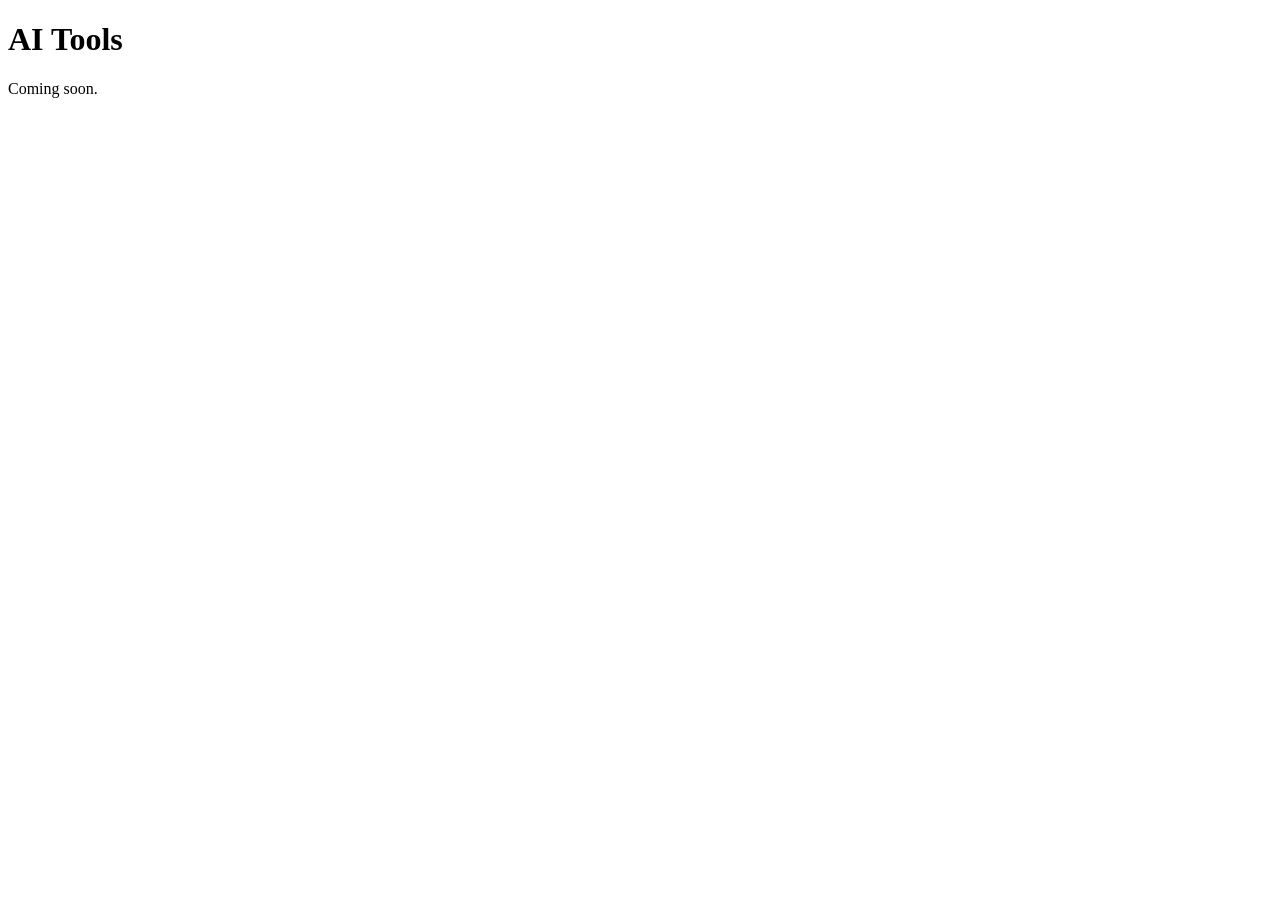
==== index.html @ 345c9e16 "Initial deployment of AI tools" ====
<!DOCTYPE html>
<html lang="en">
<head>
  <meta charset="UTF-8">
  <meta name="viewport" content="width=device-width, initial-scale=1.0">
  <title>AI Tools</title>
</head>
<body>
  <h1>AI Tools</h1>
  <p>Coming soon.</p>
</body>
</html>
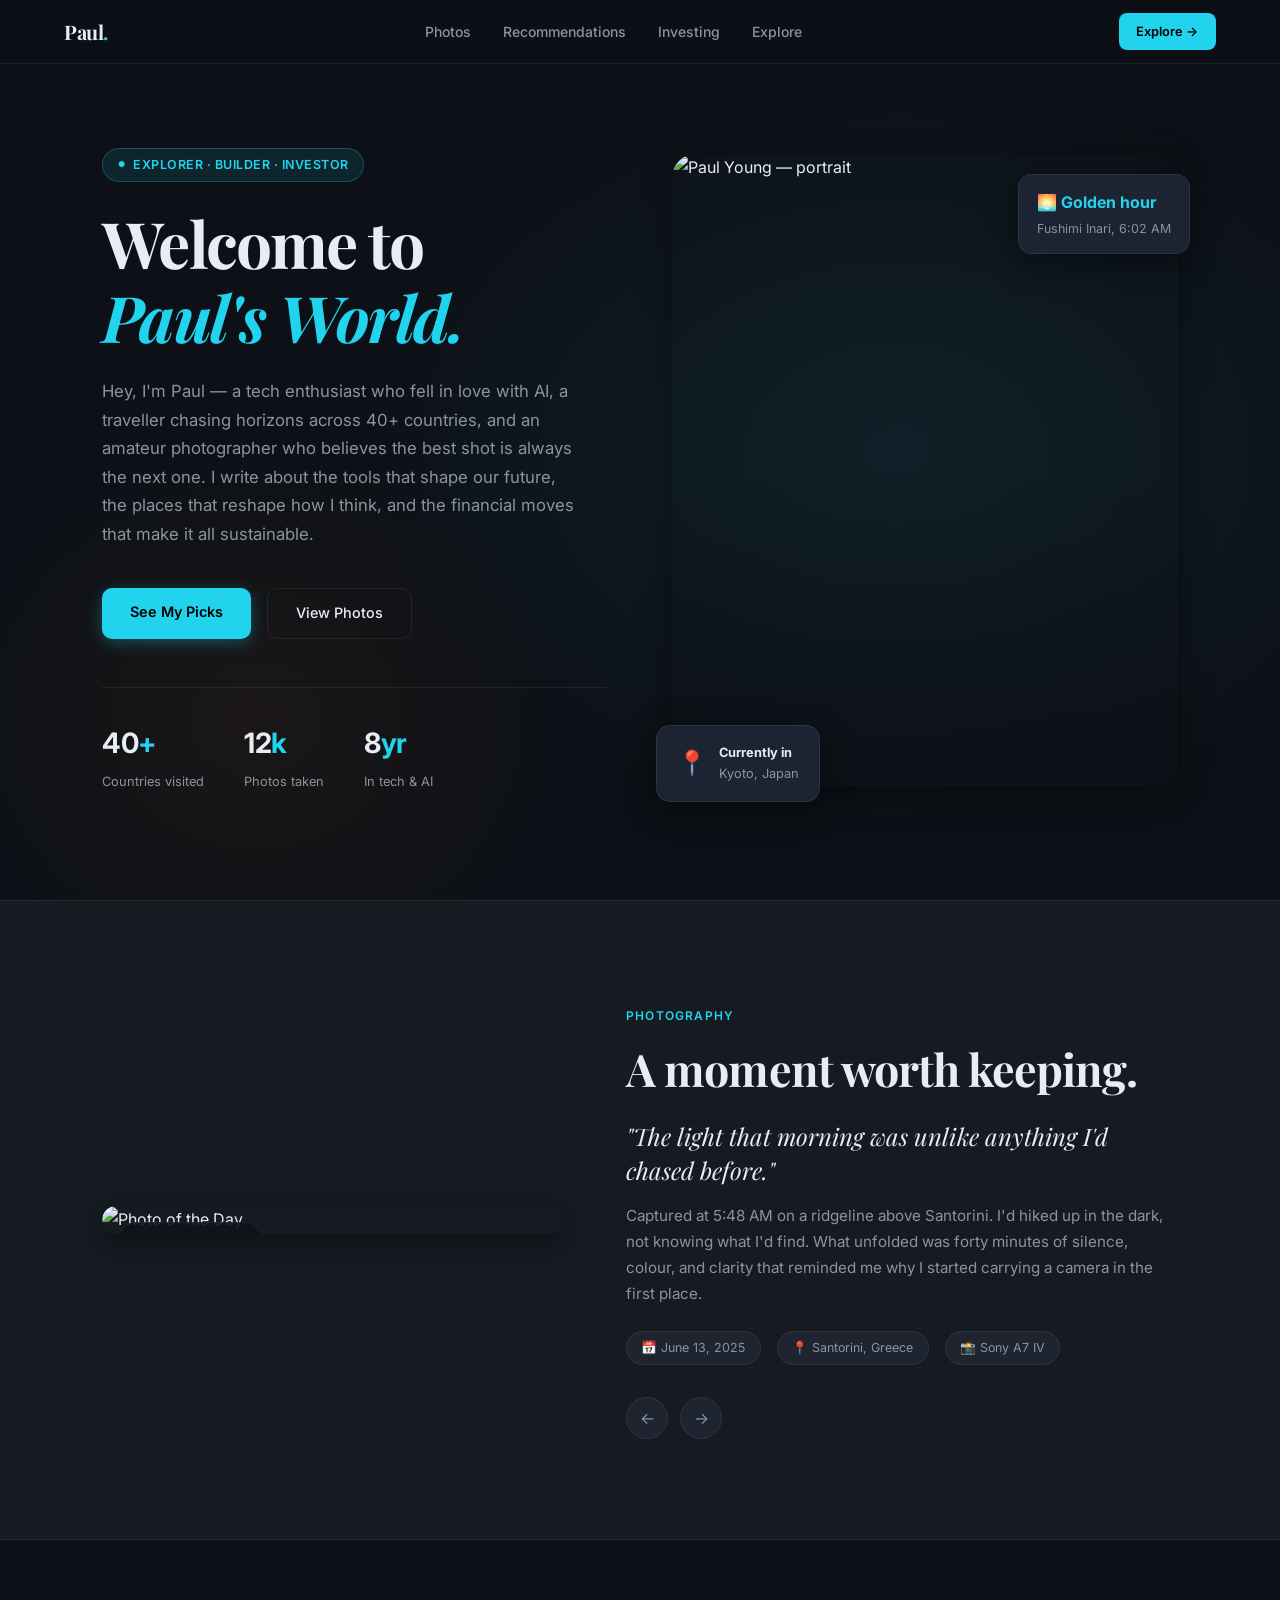
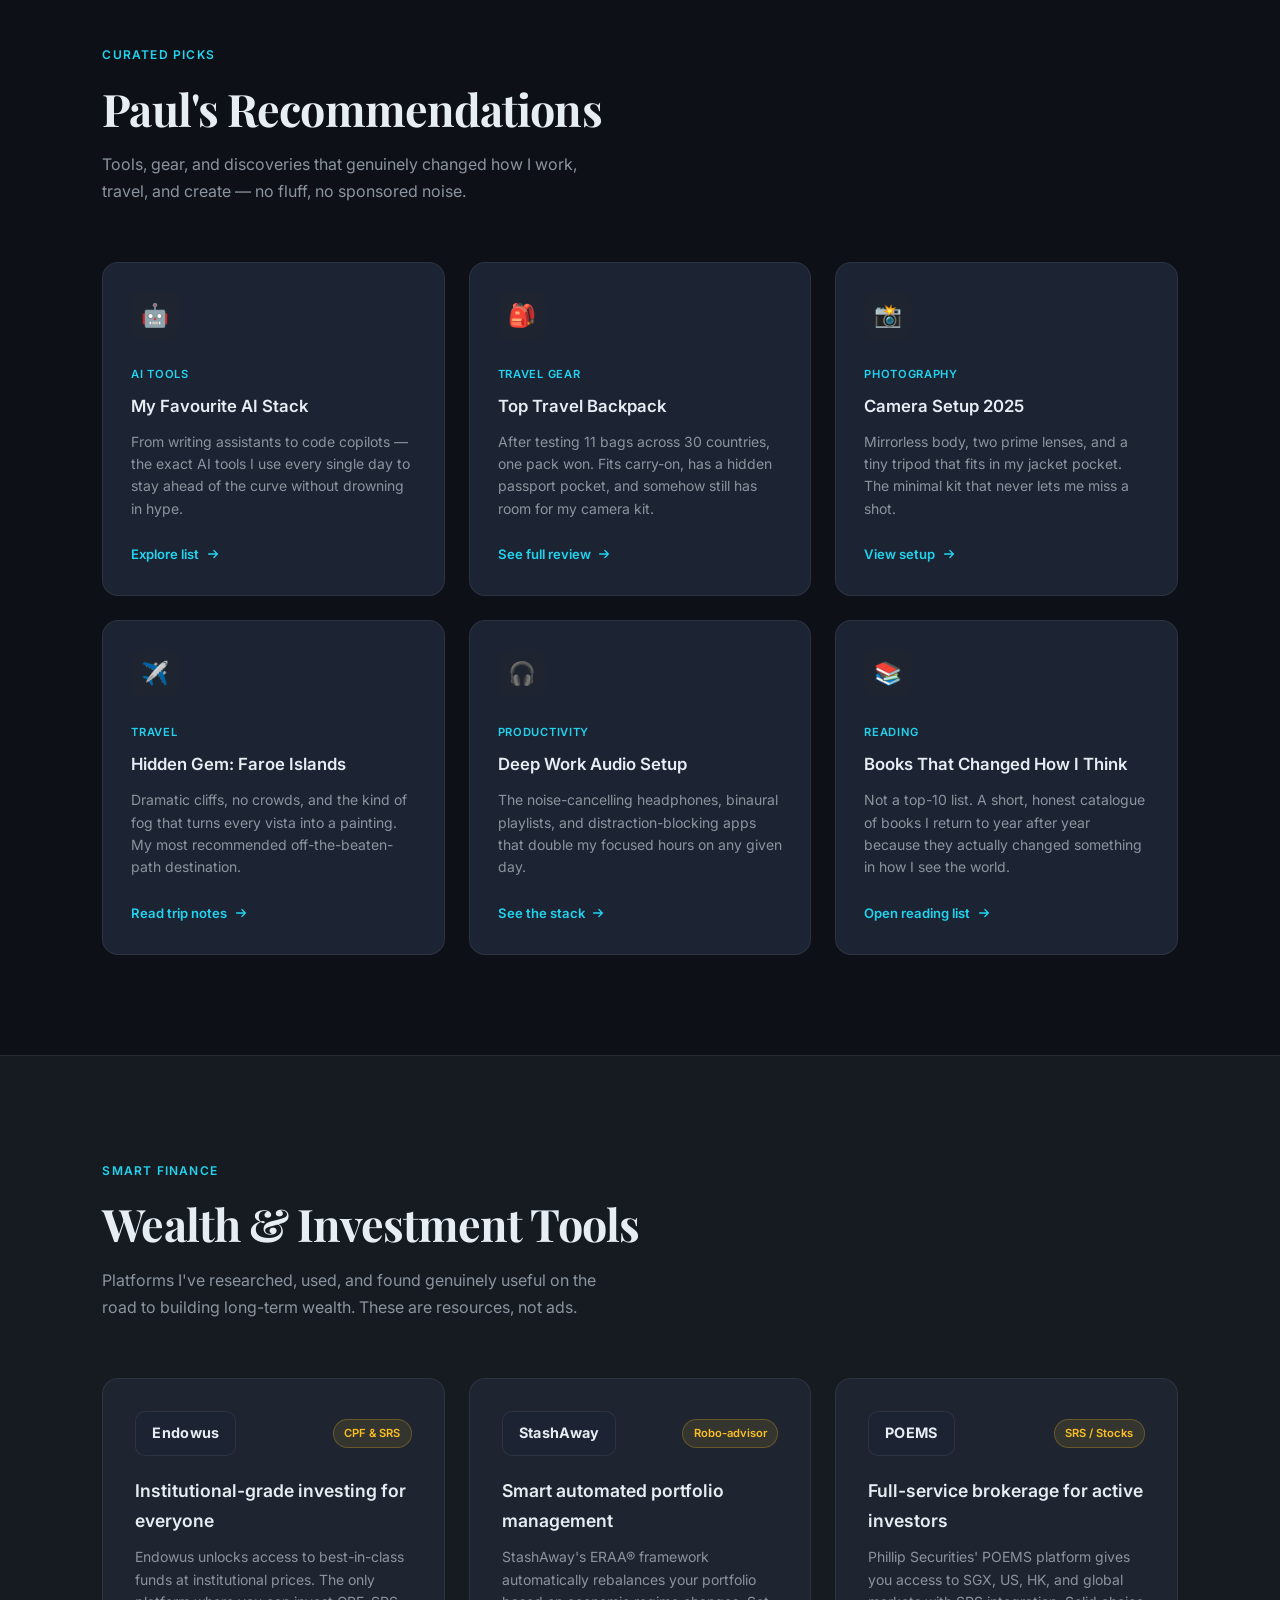
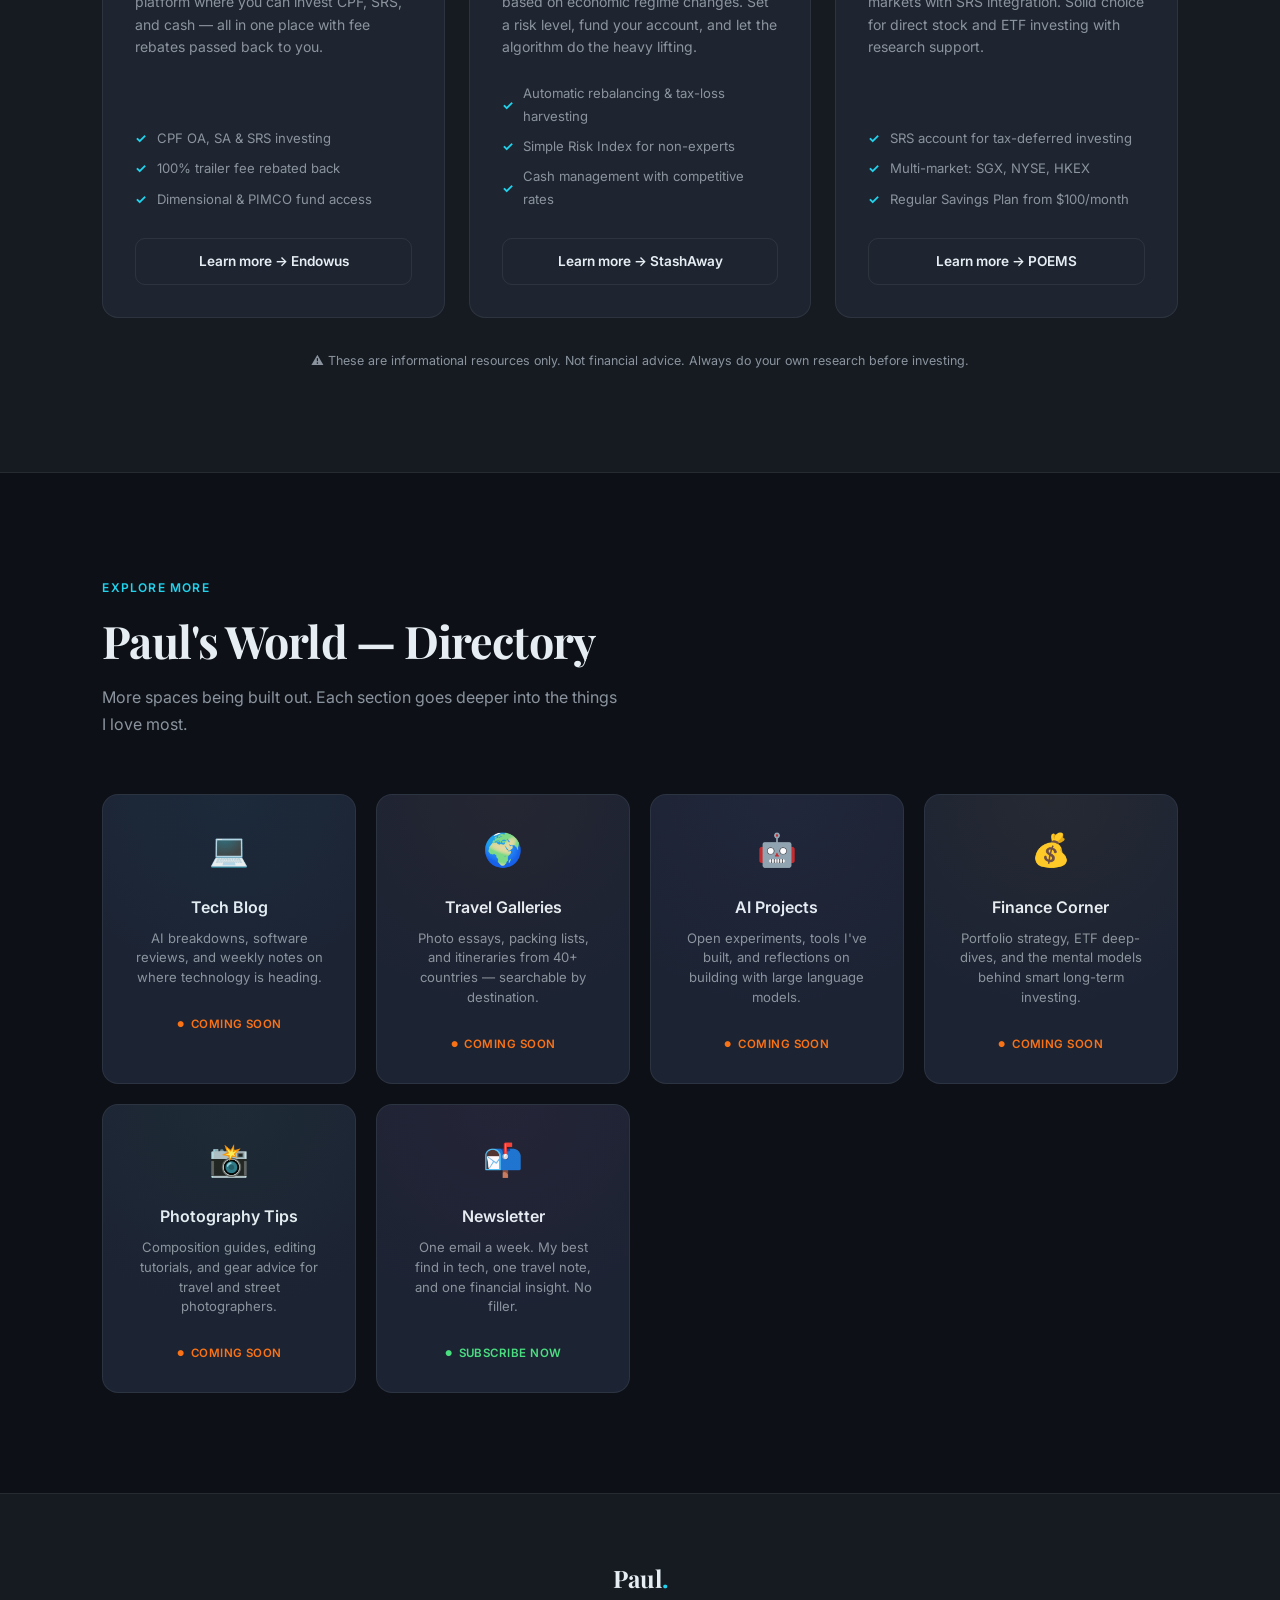
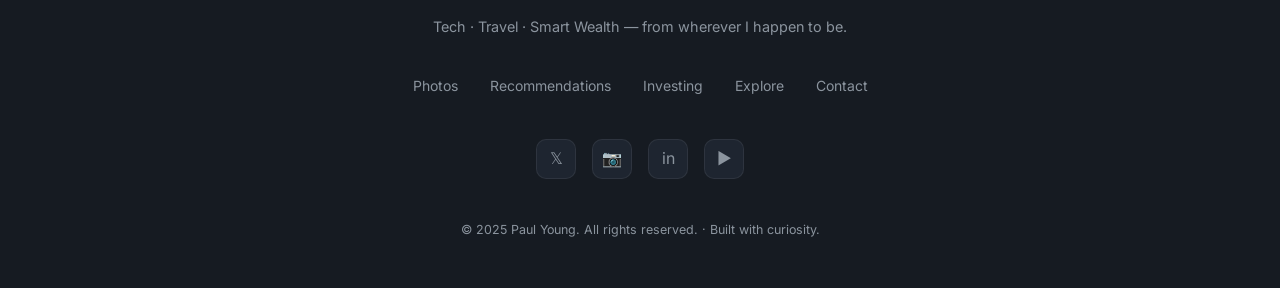
==== commit 40121b6c: "Launch: Paul Young personal landing page" ====
--- a/index.html
+++ b/index.html
@@ -3,10 +3,758 @@
 <head>
   <meta charset="UTF-8">
   <meta name="viewport" content="width=device-width, initial-scale=1.0">
-  <title>AI Tools</title>
+  <title>Paul Young — Tech, Travel & Finance</title>
+  <link href="https://fonts.googleapis.com/css2?family=Inter:wght@300;400;500;600;700&family=Playfair+Display:ital,wght@0,400;0,700;1,400&display=swap" rel="stylesheet">
+  <style>
+    *, *::before, *::after { box-sizing: border-box; margin: 0; padding: 0; }
+
+    :root {
+      --bg:        #0d1117;
+      --bg2:       #161b22;
+      --bg3:       #1e2530;
+      --card:      #1c2333;
+      --border:    rgba(255,255,255,0.07);
+      --text:      #e6edf3;
+      --muted:     #8b949e;
+      --teal:      #22d3ee;
+      --teal-dark: #0891b2;
+      --orange:    #f97316;
+      --gold:      #fbbf24;
+      --radius:    16px;
+      --shadow:    0 8px 32px rgba(0,0,0,0.4);
+    }
+
+    html { scroll-behavior: smooth; }
+
+    body {
+      font-family: 'Inter', sans-serif;
+      background: var(--bg);
+      color: var(--text);
+      line-height: 1.7;
+      overflow-x: hidden;
+    }
+
+    /* ── NAV ── */
+    nav {
+      position: fixed; top: 0; width: 100%; z-index: 100;
+      display: flex; align-items: center; justify-content: space-between;
+      padding: 0 5%;
+      height: 64px;
+      background: rgba(13,17,23,0.85);
+      backdrop-filter: blur(12px);
+      border-bottom: 1px solid var(--border);
+      transition: background 0.3s;
+    }
+    .nav-logo {
+      font-family: 'Playfair Display', serif;
+      font-size: 1.25rem;
+      font-weight: 700;
+      color: var(--text);
+      text-decoration: none;
+      letter-spacing: -0.02em;
+    }
+    .nav-logo span { color: var(--teal); }
+    .nav-links { display: flex; gap: 2rem; list-style: none; }
+    .nav-links a {
+      color: var(--muted); text-decoration: none;
+      font-size: 0.875rem; font-weight: 500;
+      transition: color 0.2s;
+    }
+    .nav-links a:hover { color: var(--teal); }
+    .nav-cta {
+      background: var(--teal); color: #000;
+      padding: 0.45rem 1.1rem; border-radius: 8px;
+      font-size: 0.8rem; font-weight: 600;
+      text-decoration: none;
+      transition: background 0.2s, transform 0.15s;
+    }
+    .nav-cta:hover { background: #67e8f9; transform: translateY(-1px); }
+    .nav-hamburger { display: none; flex-direction: column; gap: 5px; cursor: pointer; }
+    .nav-hamburger span { width: 24px; height: 2px; background: var(--text); border-radius: 2px; transition: 0.3s; }
+
+    /* ── HERO ── */
+    #hero {
+      min-height: 100vh;
+      display: grid;
+      grid-template-columns: 1fr 1fr;
+      align-items: center;
+      gap: 4rem;
+      padding: 120px 8% 80px;
+      position: relative;
+      overflow: hidden;
+    }
+    #hero::before {
+      content: '';
+      position: absolute; inset: 0;
+      background:
+        radial-gradient(ellipse 60% 60% at 70% 50%, rgba(34,211,238,0.08) 0%, transparent 70%),
+        radial-gradient(ellipse 40% 50% at 20% 80%, rgba(249,115,22,0.06) 0%, transparent 60%);
+      pointer-events: none;
+    }
+    .hero-text { position: relative; }
+    .hero-badge {
+      display: inline-flex; align-items: center; gap: 0.5rem;
+      background: rgba(34,211,238,0.1); border: 1px solid rgba(34,211,238,0.25);
+      color: var(--teal); padding: 0.35rem 0.9rem;
+      border-radius: 999px; font-size: 0.78rem; font-weight: 600;
+      letter-spacing: 0.04em; text-transform: uppercase;
+      margin-bottom: 1.5rem;
+    }
+    .hero-badge::before { content: '●'; font-size: 0.5rem; animation: pulse 2s infinite; }
+    @keyframes pulse { 0%,100% { opacity:1 } 50% { opacity:0.3 } }
+    .hero-headline {
+      font-family: 'Playfair Display', serif;
+      font-size: clamp(2.5rem, 5vw, 4rem);
+      font-weight: 700;
+      line-height: 1.15;
+      letter-spacing: -0.03em;
+      margin-bottom: 1.5rem;
+    }
+    .hero-headline em { font-style: italic; color: var(--teal); }
+    .hero-bio {
+      color: var(--muted);
+      font-size: 1.05rem;
+      max-width: 480px;
+      margin-bottom: 2.5rem;
+    }
+    .hero-actions { display: flex; gap: 1rem; flex-wrap: wrap; }
+    .btn-primary {
+      background: var(--teal); color: #000;
+      padding: 0.75rem 1.75rem; border-radius: 10px;
+      font-weight: 600; font-size: 0.9rem;
+      text-decoration: none;
+      transition: transform 0.15s, box-shadow 0.15s;
+      box-shadow: 0 4px 16px rgba(34,211,238,0.3);
+    }
+    .btn-primary:hover { transform: translateY(-2px); box-shadow: 0 6px 24px rgba(34,211,238,0.45); }
+    .btn-secondary {
+      background: transparent; color: var(--text);
+      padding: 0.75rem 1.75rem; border-radius: 10px;
+      font-weight: 500; font-size: 0.9rem;
+      text-decoration: none;
+      border: 1px solid var(--border);
+      transition: border-color 0.2s, background 0.2s;
+    }
+    .btn-secondary:hover { border-color: var(--teal); background: rgba(34,211,238,0.05); }
+    .hero-stats {
+      display: flex; gap: 2.5rem; margin-top: 3rem;
+      padding-top: 2rem; border-top: 1px solid var(--border);
+    }
+    .stat-item { }
+    .stat-num {
+      font-size: 1.75rem; font-weight: 700;
+      color: var(--text); letter-spacing: -0.03em;
+    }
+    .stat-num span { color: var(--teal); }
+    .stat-label { color: var(--muted); font-size: 0.8rem; margin-top: 0.2rem; }
+
+    /* Hero image side */
+    .hero-visual { position: relative; }
+    .hero-img-wrap {
+      position: relative;
+      border-radius: 24px;
+      overflow: hidden;
+      aspect-ratio: 4/5;
+      box-shadow: var(--shadow);
+    }
+    .hero-img-wrap img {
+      width: 100%; height: 100%; object-fit: cover;
+      transition: transform 0.6s ease;
+    }
+    .hero-img-wrap:hover img { transform: scale(1.03); }
+    .hero-img-overlay {
+      position: absolute; inset: 0;
+      background: linear-gradient(to top, rgba(13,17,23,0.6) 0%, transparent 50%);
+    }
+    .hero-float-card {
+      position: absolute; bottom: -16px; left: -16px;
+      background: var(--card); border: 1px solid var(--border);
+      border-radius: 14px; padding: 1rem 1.25rem;
+      box-shadow: var(--shadow);
+      display: flex; align-items: center; gap: 0.75rem;
+      backdrop-filter: blur(8px);
+    }
+    .float-icon { font-size: 1.5rem; }
+    .float-text { font-size: 0.8rem; }
+    .float-text strong { display: block; color: var(--text); }
+    .float-text span { color: var(--muted); }
+    .hero-float-card2 {
+      position: absolute; top: 20px; right: -12px;
+      background: var(--card); border: 1px solid var(--border);
+      border-radius: 14px; padding: 0.85rem 1.1rem;
+      box-shadow: var(--shadow);
+      font-size: 0.78rem; color: var(--muted);
+    }
+    .hero-float-card2 strong { color: var(--teal); display: block; font-size: 1rem; margin-bottom: 2px; }
+
+    /* ── SECTION COMMON ── */
+    section { padding: 100px 8%; }
+    .section-label {
+      display: inline-block;
+      font-size: 0.75rem; font-weight: 600;
+      letter-spacing: 0.1em; text-transform: uppercase;
+      color: var(--teal); margin-bottom: 1rem;
+    }
+    .section-title {
+      font-family: 'Playfair Display', serif;
+      font-size: clamp(1.8rem, 3.5vw, 2.8rem);
+      font-weight: 700; line-height: 1.2;
+      letter-spacing: -0.02em;
+      margin-bottom: 1rem;
+    }
+    .section-sub {
+      color: var(--muted);
+      font-size: 1rem;
+      max-width: 520px;
+      margin-bottom: 3.5rem;
+    }
+
+    /* ── PHOTO OF THE DAY ── */
+    #photo {
+      background: var(--bg2);
+      border-top: 1px solid var(--border);
+      border-bottom: 1px solid var(--border);
+    }
+    .potd-wrap {
+      display: grid; grid-template-columns: 1fr 1.2fr; gap: 4rem; align-items: center;
+    }
+    .potd-frame {
+      position: relative;
+      border-radius: 20px; overflow: hidden;
+      box-shadow: var(--shadow);
+    }
+    .potd-frame img { width: 100%; display: block; border-radius: 20px; }
+    .potd-badge {
+      position: absolute; top: 16px; left: 16px;
+      background: rgba(13,17,23,0.8); backdrop-filter: blur(8px);
+      border: 1px solid var(--border);
+      color: var(--text); padding: 0.4rem 0.9rem;
+      border-radius: 999px; font-size: 0.75rem; font-weight: 600;
+    }
+    .potd-info { }
+    .potd-meta {
+      display: flex; gap: 1rem; flex-wrap: wrap;
+      margin-top: 1.5rem;
+    }
+    .potd-tag {
+      background: var(--bg3); border: 1px solid var(--border);
+      color: var(--muted); padding: 0.35rem 0.9rem;
+      border-radius: 999px; font-size: 0.78rem;
+    }
+    .potd-caption {
+      font-family: 'Playfair Display', serif;
+      font-size: 1.5rem; font-style: italic;
+      color: var(--text); margin: 1.5rem 0 1rem;
+      line-height: 1.4;
+    }
+    .potd-desc { color: var(--muted); font-size: 0.95rem; }
+    .potd-nav {
+      display: flex; gap: 0.75rem; margin-top: 2rem;
+    }
+    .potd-btn {
+      width: 42px; height: 42px;
+      border: 1px solid var(--border);
+      background: var(--bg3);
+      border-radius: 50%; display: flex; align-items: center; justify-content: center;
+      cursor: pointer; color: var(--muted); font-size: 1rem;
+      transition: border-color 0.2s, color 0.2s;
+    }
+    .potd-btn:hover { border-color: var(--teal); color: var(--teal); }
+
+    /* ── RECOMMENDATIONS ── */
+    #recs { }
+    .recs-grid {
+      display: grid;
+      grid-template-columns: repeat(auto-fill, minmax(280px, 1fr));
+      gap: 1.5rem;
+    }
+    .rec-card {
+      background: var(--card);
+      border: 1px solid var(--border);
+      border-radius: var(--radius);
+      padding: 1.75rem;
+      transition: transform 0.25s, border-color 0.25s, box-shadow 0.25s;
+      position: relative; overflow: hidden;
+      cursor: pointer;
+    }
+    .rec-card::before {
+      content: '';
+      position: absolute; top: 0; left: 0; right: 0; height: 3px;
+      background: var(--gradient, linear-gradient(90deg, var(--teal), #818cf8));
+      transform: scaleX(0); transform-origin: left;
+      transition: transform 0.3s ease;
+    }
+    .rec-card:hover { transform: translateY(-4px); border-color: rgba(34,211,238,0.25); box-shadow: 0 16px 40px rgba(0,0,0,0.5); }
+    .rec-card:hover::before { transform: scaleX(1); }
+    .rec-icon {
+      width: 48px; height: 48px;
+      background: var(--bg3); border-radius: 12px;
+      display: flex; align-items: center; justify-content: center;
+      font-size: 1.4rem; margin-bottom: 1.25rem;
+    }
+    .rec-tag {
+      display: inline-block;
+      font-size: 0.7rem; font-weight: 600;
+      letter-spacing: 0.06em; text-transform: uppercase;
+      color: var(--teal); margin-bottom: 0.5rem;
+    }
+    .rec-title {
+      font-size: 1.05rem; font-weight: 600;
+      margin-bottom: 0.65rem; color: var(--text);
+    }
+    .rec-desc { color: var(--muted); font-size: 0.875rem; line-height: 1.6; margin-bottom: 1.25rem; }
+    .rec-link {
+      display: inline-flex; align-items: center; gap: 0.4rem;
+      color: var(--teal); font-size: 0.82rem; font-weight: 600;
+      text-decoration: none; transition: gap 0.2s;
+    }
+    .rec-link:hover { gap: 0.7rem; }
+    .rec-link svg { width: 14px; height: 14px; }
+
+    /* ── WEALTH & INVESTMENT ── */
+    #wealth { background: var(--bg2); border-top: 1px solid var(--border); border-bottom: 1px solid var(--border); }
+    .wealth-grid {
+      display: grid;
+      grid-template-columns: repeat(auto-fill, minmax(320px, 1fr));
+      gap: 1.5rem;
+    }
+    .wealth-card {
+      background: var(--bg3);
+      border: 1px solid var(--border);
+      border-radius: var(--radius);
+      padding: 2rem;
+      display: flex; flex-direction: column;
+      transition: transform 0.25s, border-color 0.25s, box-shadow 0.25s;
+    }
+    .wealth-card:hover { transform: translateY(-4px); border-color: rgba(251,191,36,0.3); box-shadow: 0 12px 40px rgba(0,0,0,0.4); }
+    .wealth-header { display: flex; align-items: center; justify-content: space-between; margin-bottom: 1.25rem; }
+    .wealth-logo {
+      background: var(--card); border: 1px solid var(--border);
+      border-radius: 10px; padding: 0.6rem 1rem;
+      font-weight: 700; font-size: 0.9rem; color: var(--text);
+      letter-spacing: 0.02em;
+    }
+    .wealth-badge {
+      background: rgba(251,191,36,0.1); border: 1px solid rgba(251,191,36,0.25);
+      color: var(--gold); padding: 0.25rem 0.65rem;
+      border-radius: 999px; font-size: 0.7rem; font-weight: 600;
+    }
+    .wealth-title { font-size: 1.1rem; font-weight: 600; margin-bottom: 0.65rem; }
+    .wealth-desc { color: var(--muted); font-size: 0.875rem; line-height: 1.6; flex: 1; margin-bottom: 1.5rem; }
+    .wealth-perks { display: flex; flex-direction: column; gap: 0.5rem; margin-bottom: 1.75rem; }
+    .wealth-perk {
+      display: flex; align-items: center; gap: 0.6rem;
+      font-size: 0.82rem; color: var(--muted);
+    }
+    .wealth-perk::before { content: '✓'; color: var(--teal); font-weight: 700; flex-shrink: 0; }
+    .wealth-cta {
+      display: block; text-align: center;
+      background: transparent; border: 1px solid var(--border);
+      color: var(--text); padding: 0.7rem;
+      border-radius: 10px; font-size: 0.85rem; font-weight: 600;
+      text-decoration: none;
+      transition: background 0.2s, border-color 0.2s, color 0.2s;
+    }
+    .wealth-cta:hover { background: rgba(34,211,238,0.1); border-color: var(--teal); color: var(--teal); }
+
+    /* ── DIRECTORY ── */
+    #directory { }
+    .dir-grid {
+      display: grid;
+      grid-template-columns: repeat(auto-fill, minmax(240px, 1fr));
+      gap: 1.25rem;
+    }
+    .dir-card {
+      background: var(--card); border: 1px solid var(--border);
+      border-radius: var(--radius); padding: 1.75rem;
+      text-align: center; position: relative; overflow: hidden;
+      transition: transform 0.25s, border-color 0.25s, box-shadow 0.25s;
+      text-decoration: none; color: inherit; display: block;
+    }
+    .dir-card:hover { transform: translateY(-4px); border-color: rgba(34,211,238,0.3); box-shadow: 0 12px 36px rgba(0,0,0,0.5); }
+    .dir-card-bg {
+      position: absolute; inset: 0;
+      opacity: 0.04;
+      background: radial-gradient(circle at 50% 0%, var(--accent-color, var(--teal)) 0%, transparent 70%);
+      transition: opacity 0.3s;
+    }
+    .dir-card:hover .dir-card-bg { opacity: 0.09; }
+    .dir-emoji { font-size: 2rem; margin-bottom: 1rem; display: block; }
+    .dir-title { font-size: 1rem; font-weight: 600; margin-bottom: 0.5rem; }
+    .dir-desc { color: var(--muted); font-size: 0.82rem; line-height: 1.5; margin-bottom: 1.25rem; }
+    .dir-status {
+      display: inline-flex; align-items: center; gap: 0.4rem;
+      font-size: 0.72rem; font-weight: 600;
+      letter-spacing: 0.04em; text-transform: uppercase;
+      color: var(--muted);
+    }
+    .dir-status.live { color: #4ade80; }
+    .dir-status.soon { color: var(--orange); }
+    .dir-status::before { content: '●'; font-size: 0.5rem; }
+
+    /* ── FOOTER ── */
+    footer {
+      background: var(--bg2);
+      border-top: 1px solid var(--border);
+      padding: 4rem 8% 3rem;
+      text-align: center;
+    }
+    .footer-logo {
+      font-family: 'Playfair Display', serif;
+      font-size: 1.5rem; font-weight: 700;
+      margin-bottom: 1rem; color: var(--text);
+    }
+    .footer-logo span { color: var(--teal); }
+    .footer-tagline { color: var(--muted); font-size: 0.9rem; margin-bottom: 2rem; }
+    .footer-links {
+      display: flex; justify-content: center; gap: 2rem;
+      list-style: none; margin-bottom: 2.5rem; flex-wrap: wrap;
+    }
+    .footer-links a { color: var(--muted); text-decoration: none; font-size: 0.875rem; transition: color 0.2s; }
+    .footer-links a:hover { color: var(--teal); }
+    .footer-social { display: flex; justify-content: center; gap: 1rem; margin-bottom: 2.5rem; }
+    .social-btn {
+      width: 40px; height: 40px;
+      background: var(--bg3); border: 1px solid var(--border);
+      border-radius: 10px; display: flex; align-items: center; justify-content: center;
+      text-decoration: none; color: var(--muted); font-size: 1rem;
+      transition: border-color 0.2s, color 0.2s, background 0.2s;
+    }
+    .social-btn:hover { border-color: var(--teal); color: var(--teal); background: rgba(34,211,238,0.05); }
+    .footer-copy { color: var(--muted); font-size: 0.78rem; }
+
+    /* ── SCROLL REVEAL ── */
+    .reveal { opacity: 0; transform: translateY(28px); transition: opacity 0.6s ease, transform 0.6s ease; }
+    .reveal.visible { opacity: 1; transform: none; }
+    .reveal-delay-1 { transition-delay: 0.1s; }
+    .reveal-delay-2 { transition-delay: 0.2s; }
+    .reveal-delay-3 { transition-delay: 0.3s; }
+    .reveal-delay-4 { transition-delay: 0.4s; }
+
+    /* ── RESPONSIVE ── */
+    @media (max-width: 900px) {
+      #hero { grid-template-columns: 1fr; padding-top: 100px; text-align: center; gap: 2.5rem; }
+      .hero-bio { max-width: 100%; }
+      .hero-actions { justify-content: center; }
+      .hero-stats { justify-content: center; }
+      .hero-visual { order: -1; max-width: 340px; margin: 0 auto; }
+      .hero-float-card2 { display: none; }
+      .potd-wrap { grid-template-columns: 1fr; }
+    }
+    @media (max-width: 680px) {
+      section { padding: 70px 5%; }
+      nav { padding: 0 5%; }
+      .nav-links { display: none; }
+      .nav-hamburger { display: flex; }
+      .hero-stats { flex-wrap: wrap; gap: 1.5rem; }
+      .recs-grid, .wealth-grid, .dir-grid { grid-template-columns: 1fr; }
+    }
+  </style>
 </head>
 <body>
-  <h1>AI Tools</h1>
-  <p>Coming soon.</p>
+
+<!-- NAV -->
+<nav>
+  <a href="#" class="nav-logo">Paul<span>.</span></a>
+  <ul class="nav-links">
+    <li><a href="#photo">Photos</a></li>
+    <li><a href="#recs">Recommendations</a></li>
+    <li><a href="#wealth">Investing</a></li>
+    <li><a href="#directory">Explore</a></li>
+  </ul>
+  <a href="#recs" class="nav-cta">Explore →</a>
+  <div class="nav-hamburger" onclick="this.classList.toggle('open')">
+    <span></span><span></span><span></span>
+  </div>
+</nav>
+
+<!-- HERO -->
+<section id="hero">
+  <div class="hero-text">
+    <div class="hero-badge">Explorer · Builder · Investor</div>
+    <h1 class="hero-headline">
+      Welcome to<br><em>Paul's World.</em>
+    </h1>
+    <p class="hero-bio">
+      Hey, I'm Paul — a tech enthusiast who fell in love with AI, a traveller chasing horizons across 40+ countries, and an amateur photographer who believes the best shot is always the next one. I write about the tools that shape our future, the places that reshape how I think, and the financial moves that make it all sustainable.
+    </p>
+    <div class="hero-actions">
+      <a href="#recs" class="btn-primary">See My Picks</a>
+      <a href="#photo" class="btn-secondary">View Photos</a>
+    </div>
+    <div class="hero-stats">
+      <div class="stat-item">
+        <div class="stat-num">40<span>+</span></div>
+        <div class="stat-label">Countries visited</div>
+      </div>
+      <div class="stat-item">
+        <div class="stat-num">12<span>k</span></div>
+        <div class="stat-label">Photos taken</div>
+      </div>
+      <div class="stat-item">
+        <div class="stat-num">8<span>yr</span></div>
+        <div class="stat-label">In tech & AI</div>
+      </div>
+    </div>
+  </div>
+  <div class="hero-visual">
+    <div class="hero-img-wrap">
+      <img src="https://picsum.photos/seed/paul-hero/600/750" alt="Paul Young — portrait">
+      <div class="hero-img-overlay"></div>
+    </div>
+    <div class="hero-float-card">
+      <div class="float-icon">📍</div>
+      <div class="float-text">
+        <strong>Currently in</strong>
+        <span>Kyoto, Japan</span>
+      </div>
+    </div>
+    <div class="hero-float-card2">
+      <strong>🌅 Golden hour</strong>
+      Fushimi Inari, 6:02 AM
+    </div>
+  </div>
+</section>
+
+<!-- PHOTO OF THE DAY -->
+<section id="photo">
+  <div class="potd-wrap">
+    <div class="potd-frame reveal">
+      <img src="https://picsum.photos/seed/potd-june/640/800" alt="Photo of the Day">
+      <div class="potd-badge">📷 Photo of the Day</div>
+    </div>
+    <div class="potd-info reveal reveal-delay-2">
+      <div class="section-label">Photography</div>
+      <h2 class="section-title">A moment worth keeping.</h2>
+      <p class="potd-caption">"The light that morning was unlike anything I'd chased before."</p>
+      <p class="potd-desc">
+        Captured at 5:48 AM on a ridgeline above Santorini. I'd hiked up in the dark, not knowing what I'd find. What unfolded was forty minutes of silence, colour, and clarity that reminded me why I started carrying a camera in the first place.
+      </p>
+      <div class="potd-meta">
+        <span class="potd-tag">📅 June 13, 2025</span>
+        <span class="potd-tag">📍 Santorini, Greece</span>
+        <span class="potd-tag">📸 Sony A7 IV</span>
+      </div>
+      <div class="potd-nav">
+        <div class="potd-btn" title="Previous">←</div>
+        <div class="potd-btn" title="Next">→</div>
+      </div>
+    </div>
+  </div>
+</section>
+
+<!-- RECOMMENDATIONS -->
+<section id="recs">
+  <div class="section-label">Curated picks</div>
+  <h2 class="section-title">Paul's Recommendations</h2>
+  <p class="section-sub">Tools, gear, and discoveries that genuinely changed how I work, travel, and create — no fluff, no sponsored noise.</p>
+
+  <div class="recs-grid">
+
+    <div class="rec-card reveal" style="--gradient: linear-gradient(90deg,#22d3ee,#818cf8)">
+      <div class="rec-icon">🤖</div>
+      <div class="rec-tag">AI Tools</div>
+      <div class="rec-title">My Favourite AI Stack</div>
+      <p class="rec-desc">From writing assistants to code copilots — the exact AI tools I use every single day to stay ahead of the curve without drowning in hype.</p>
+      <a href="#" class="rec-link">Explore list <svg viewBox="0 0 16 16" fill="currentColor"><path d="M3 8h10M9 4l4 4-4 4" stroke="currentColor" stroke-width="1.5" stroke-linecap="round" fill="none"/></svg></a>
+    </div>
+
+    <div class="rec-card reveal reveal-delay-1" style="--gradient: linear-gradient(90deg,#f97316,#fbbf24)">
+      <div class="rec-icon">🎒</div>
+      <div class="rec-tag">Travel Gear</div>
+      <div class="rec-title">Top Travel Backpack</div>
+      <p class="rec-desc">After testing 11 bags across 30 countries, one pack won. Fits carry-on, has a hidden passport pocket, and somehow still has room for my camera kit.</p>
+      <a href="#" class="rec-link">See full review <svg viewBox="0 0 16 16" fill="currentColor"><path d="M3 8h10M9 4l4 4-4 4" stroke="currentColor" stroke-width="1.5" stroke-linecap="round" fill="none"/></svg></a>
+    </div>
+
+    <div class="rec-card reveal reveal-delay-2" style="--gradient: linear-gradient(90deg,#a78bfa,#ec4899)">
+      <div class="rec-icon">📸</div>
+      <div class="rec-tag">Photography</div>
+      <div class="rec-title">Camera Setup 2025</div>
+      <p class="rec-desc">Mirrorless body, two prime lenses, and a tiny tripod that fits in my jacket pocket. The minimal kit that never lets me miss a shot.</p>
+      <a href="#" class="rec-link">View setup <svg viewBox="0 0 16 16" fill="currentColor"><path d="M3 8h10M9 4l4 4-4 4" stroke="currentColor" stroke-width="1.5" stroke-linecap="round" fill="none"/></svg></a>
+    </div>
+
+    <div class="rec-card reveal" style="--gradient: linear-gradient(90deg,#4ade80,#22d3ee)">
+      <div class="rec-icon">✈️</div>
+      <div class="rec-tag">Travel</div>
+      <div class="rec-title">Hidden Gem: Faroe Islands</div>
+      <p class="rec-desc">Dramatic cliffs, no crowds, and the kind of fog that turns every vista into a painting. My most recommended off-the-beaten-path destination.</p>
+      <a href="#" class="rec-link">Read trip notes <svg viewBox="0 0 16 16" fill="currentColor"><path d="M3 8h10M9 4l4 4-4 4" stroke="currentColor" stroke-width="1.5" stroke-linecap="round" fill="none"/></svg></a>
+    </div>
+
+    <div class="rec-card reveal reveal-delay-1" style="--gradient: linear-gradient(90deg,#fbbf24,#f97316)">
+      <div class="rec-icon">🎧</div>
+      <div class="rec-tag">Productivity</div>
+      <div class="rec-title">Deep Work Audio Setup</div>
+      <p class="rec-desc">The noise-cancelling headphones, binaural playlists, and distraction-blocking apps that double my focused hours on any given day.</p>
+      <a href="#" class="rec-link">See the stack <svg viewBox="0 0 16 16" fill="currentColor"><path d="M3 8h10M9 4l4 4-4 4" stroke="currentColor" stroke-width="1.5" stroke-linecap="round" fill="none"/></svg></a>
+    </div>
+
+    <div class="rec-card reveal reveal-delay-2" style="--gradient: linear-gradient(90deg,#22d3ee,#4ade80)">
+      <div class="rec-icon">📚</div>
+      <div class="rec-tag">Reading</div>
+      <div class="rec-title">Books That Changed How I Think</div>
+      <p class="rec-desc">Not a top-10 list. A short, honest catalogue of books I return to year after year because they actually changed something in how I see the world.</p>
+      <a href="#" class="rec-link">Open reading list <svg viewBox="0 0 16 16" fill="currentColor"><path d="M3 8h10M9 4l4 4-4 4" stroke="currentColor" stroke-width="1.5" stroke-linecap="round" fill="none"/></svg></a>
+    </div>
+
+  </div>
+</section>
+
+<!-- WEALTH & INVESTMENT -->
+<section id="wealth">
+  <div class="section-label">Smart finance</div>
+  <h2 class="section-title">Wealth & Investment Tools</h2>
+  <p class="section-sub">Platforms I've researched, used, and found genuinely useful on the road to building long-term wealth. These are resources, not ads.</p>
+
+  <div class="wealth-grid">
+
+    <div class="wealth-card reveal">
+      <div class="wealth-header">
+        <div class="wealth-logo">Endowus</div>
+        <div class="wealth-badge">CPF & SRS</div>
+      </div>
+      <div class="wealth-title">Institutional-grade investing for everyone</div>
+      <p class="wealth-desc">Endowus unlocks access to best-in-class funds at institutional prices. The only platform where you can invest CPF, SRS, and cash — all in one place with fee rebates passed back to you.</p>
+      <div class="wealth-perks">
+        <div class="wealth-perk">CPF OA, SA & SRS investing</div>
+        <div class="wealth-perk">100% trailer fee rebated back</div>
+        <div class="wealth-perk">Dimensional & PIMCO fund access</div>
+      </div>
+      <a href="#" class="wealth-cta">Learn more → Endowus</a>
+    </div>
+
+    <div class="wealth-card reveal reveal-delay-1">
+      <div class="wealth-header">
+        <div class="wealth-logo">StashAway</div>
+        <div class="wealth-badge">Robo-advisor</div>
+      </div>
+      <div class="wealth-title">Smart automated portfolio management</div>
+      <p class="wealth-desc">StashAway's ERAA® framework automatically rebalances your portfolio based on economic regime changes. Set a risk level, fund your account, and let the algorithm do the heavy lifting.</p>
+      <div class="wealth-perks">
+        <div class="wealth-perk">Automatic rebalancing & tax-loss harvesting</div>
+        <div class="wealth-perk">Simple Risk Index for non-experts</div>
+        <div class="wealth-perk">Cash management with competitive rates</div>
+      </div>
+      <a href="#" class="wealth-cta">Learn more → StashAway</a>
+    </div>
+
+    <div class="wealth-card reveal reveal-delay-2">
+      <div class="wealth-header">
+        <div class="wealth-logo">POEMS</div>
+        <div class="wealth-badge">SRS / Stocks</div>
+      </div>
+      <div class="wealth-title">Full-service brokerage for active investors</div>
+      <p class="wealth-desc">Phillip Securities' POEMS platform gives you access to SGX, US, HK, and global markets with SRS integration. Solid choice for direct stock and ETF investing with research support.</p>
+      <div class="wealth-perks">
+        <div class="wealth-perk">SRS account for tax-deferred investing</div>
+        <div class="wealth-perk">Multi-market: SGX, NYSE, HKEX</div>
+        <div class="wealth-perk">Regular Savings Plan from $100/month</div>
+      </div>
+      <a href="#" class="wealth-cta">Learn more → POEMS</a>
+    </div>
+
+  </div>
+
+  <p style="color: var(--muted); font-size: 0.78rem; margin-top: 2rem; text-align: center;">
+    ⚠️ These are informational resources only. Not financial advice. Always do your own research before investing.
+  </p>
+</section>
+
+<!-- DIRECTORY -->
+<section id="directory">
+  <div class="section-label">Explore more</div>
+  <h2 class="section-title">Paul's World — Directory</h2>
+  <p class="section-sub">More spaces being built out. Each section goes deeper into the things I love most.</p>
+
+  <div class="dir-grid">
+
+    <a href="#" class="dir-card reveal" style="--accent-color: #22d3ee">
+      <div class="dir-card-bg"></div>
+      <span class="dir-emoji">💻</span>
+      <div class="dir-title">Tech Blog</div>
+      <p class="dir-desc">AI breakdowns, software reviews, and weekly notes on where technology is heading.</p>
+      <div class="dir-status soon">Coming soon</div>
+    </a>
+
+    <a href="#" class="dir-card reveal reveal-delay-1" style="--accent-color: #f97316">
+      <div class="dir-card-bg"></div>
+      <span class="dir-emoji">🌍</span>
+      <div class="dir-title">Travel Galleries</div>
+      <p class="dir-desc">Photo essays, packing lists, and itineraries from 40+ countries — searchable by destination.</p>
+      <div class="dir-status soon">Coming soon</div>
+    </a>
+
+    <a href="#" class="dir-card reveal reveal-delay-2" style="--accent-color: #a78bfa">
+      <div class="dir-card-bg"></div>
+      <span class="dir-emoji">🤖</span>
+      <div class="dir-title">AI Projects</div>
+      <p class="dir-desc">Open experiments, tools I've built, and reflections on building with large language models.</p>
+      <div class="dir-status soon">Coming soon</div>
+    </a>
+
+    <a href="#" class="dir-card reveal reveal-delay-3" style="--accent-color: #fbbf24">
+      <div class="dir-card-bg"></div>
+      <span class="dir-emoji">💰</span>
+      <div class="dir-title">Finance Corner</div>
+      <p class="dir-desc">Portfolio strategy, ETF deep-dives, and the mental models behind smart long-term investing.</p>
+      <div class="dir-status soon">Coming soon</div>
+    </a>
+
+    <a href="#" class="dir-card reveal" style="--accent-color: #4ade80">
+      <div class="dir-card-bg"></div>
+      <span class="dir-emoji">📸</span>
+      <div class="dir-title">Photography Tips</div>
+      <p class="dir-desc">Composition guides, editing tutorials, and gear advice for travel and street photographers.</p>
+      <div class="dir-status soon">Coming soon</div>
+    </a>
+
+    <a href="#" class="dir-card reveal reveal-delay-1" style="--accent-color: #ec4899">
+      <div class="dir-card-bg"></div>
+      <span class="dir-emoji">📬</span>
+      <div class="dir-title">Newsletter</div>
+      <p class="dir-desc">One email a week. My best find in tech, one travel note, and one financial insight. No filler.</p>
+      <div class="dir-status live">Subscribe now</div>
+    </a>
+
+  </div>
+</section>
+
+<!-- FOOTER -->
+<footer>
+  <div class="footer-logo">Paul<span>.</span></div>
+  <p class="footer-tagline">Tech · Travel · Smart Wealth — from wherever I happen to be.</p>
+  <ul class="footer-links">
+    <li><a href="#photo">Photos</a></li>
+    <li><a href="#recs">Recommendations</a></li>
+    <li><a href="#wealth">Investing</a></li>
+    <li><a href="#directory">Explore</a></li>
+    <li><a href="#">Contact</a></li>
+  </ul>
+  <div class="footer-social">
+    <a href="#" class="social-btn" title="Twitter/X">𝕏</a>
+    <a href="#" class="social-btn" title="Instagram">📷</a>
+    <a href="#" class="social-btn" title="LinkedIn">in</a>
+    <a href="#" class="social-btn" title="YouTube">▶</a>
+  </div>
+  <p class="footer-copy">© 2025 Paul Young. All rights reserved. · Built with curiosity.</p>
+</footer>
+
+<script>
+  // Scroll reveal
+  const observer = new IntersectionObserver((entries) => {
+    entries.forEach(e => { if (e.isIntersecting) e.target.classList.add('visible'); });
+  }, { threshold: 0.12 });
+  document.querySelectorAll('.reveal').forEach(el => observer.observe(el));
+
+  // Nav background on scroll
+  const nav = document.querySelector('nav');
+  window.addEventListener('scroll', () => {
+    nav.style.background = window.scrollY > 40
+      ? 'rgba(13,17,23,0.97)'
+      : 'rgba(13,17,23,0.85)';
+  });
+</script>
 </body>
 </html>
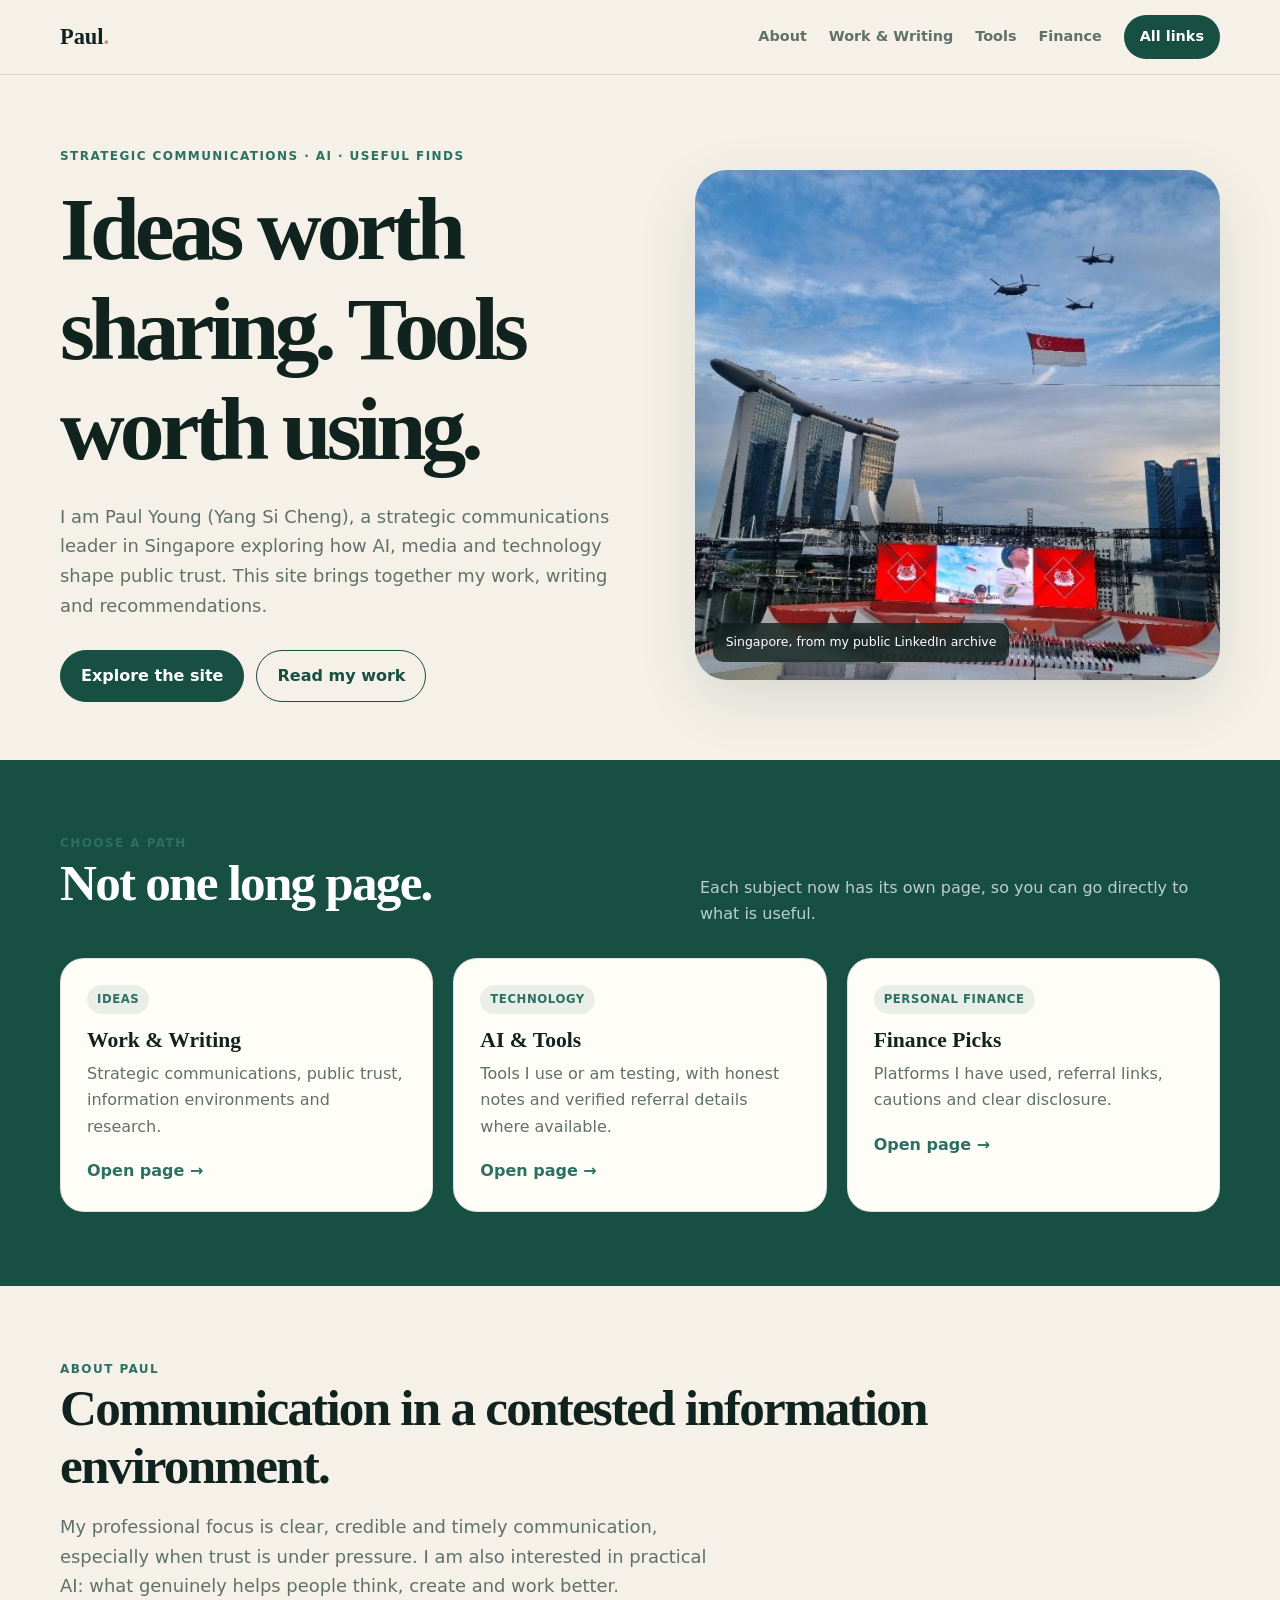
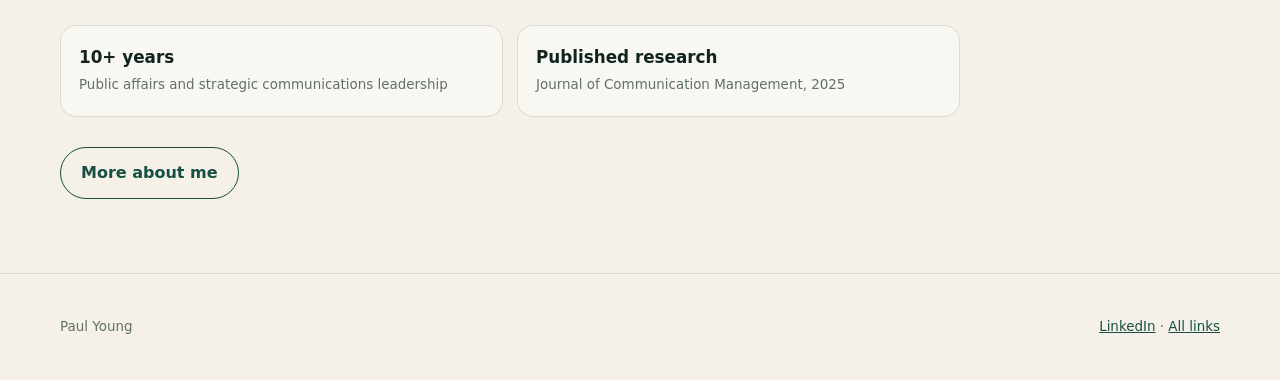
==== commit 548871c3: "Publish multi-page personal website" ====
--- a/index.html
+++ b/index.html
@@ -1,760 +1,77 @@
-<!DOCTYPE html>
+<!doctype html>
 <html lang="en">
 <head>
-  <meta charset="UTF-8">
-  <meta name="viewport" content="width=device-width, initial-scale=1.0">
-  <title>Paul Young — Tech, Travel & Finance</title>
-  <link href="https://fonts.googleapis.com/css2?family=Inter:wght@300;400;500;600;700&family=Playfair+Display:ital,wght@0,400;0,700;1,400&display=swap" rel="stylesheet">
-  <style>
-    *, *::before, *::after { box-sizing: border-box; margin: 0; padding: 0; }
-
-    :root {
-      --bg:        #0d1117;
-      --bg2:       #161b22;
-      --bg3:       #1e2530;
-      --card:      #1c2333;
-      --border:    rgba(255,255,255,0.07);
-      --text:      #e6edf3;
-      --muted:     #8b949e;
-      --teal:      #22d3ee;
-      --teal-dark: #0891b2;
-      --orange:    #f97316;
-      --gold:      #fbbf24;
-      --radius:    16px;
-      --shadow:    0 8px 32px rgba(0,0,0,0.4);
-    }
-
-    html { scroll-behavior: smooth; }
-
-    body {
-      font-family: 'Inter', sans-serif;
-      background: var(--bg);
-      color: var(--text);
-      line-height: 1.7;
-      overflow-x: hidden;
-    }
-
-    /* ── NAV ── */
-    nav {
-      position: fixed; top: 0; width: 100%; z-index: 100;
-      display: flex; align-items: center; justify-content: space-between;
-      padding: 0 5%;
-      height: 64px;
-      background: rgba(13,17,23,0.85);
-      backdrop-filter: blur(12px);
-      border-bottom: 1px solid var(--border);
-      transition: background 0.3s;
-    }
-    .nav-logo {
-      font-family: 'Playfair Display', serif;
-      font-size: 1.25rem;
-      font-weight: 700;
-      color: var(--text);
-      text-decoration: none;
-      letter-spacing: -0.02em;
-    }
-    .nav-logo span { color: var(--teal); }
-    .nav-links { display: flex; gap: 2rem; list-style: none; }
-    .nav-links a {
-      color: var(--muted); text-decoration: none;
-      font-size: 0.875rem; font-weight: 500;
-      transition: color 0.2s;
-    }
-    .nav-links a:hover { color: var(--teal); }
-    .nav-cta {
-      background: var(--teal); color: #000;
-      padding: 0.45rem 1.1rem; border-radius: 8px;
-      font-size: 0.8rem; font-weight: 600;
-      text-decoration: none;
-      transition: background 0.2s, transform 0.15s;
-    }
-    .nav-cta:hover { background: #67e8f9; transform: translateY(-1px); }
-    .nav-hamburger { display: none; flex-direction: column; gap: 5px; cursor: pointer; }
-    .nav-hamburger span { width: 24px; height: 2px; background: var(--text); border-radius: 2px; transition: 0.3s; }
-
-    /* ── HERO ── */
-    #hero {
-      min-height: 100vh;
-      display: grid;
-      grid-template-columns: 1fr 1fr;
-      align-items: center;
-      gap: 4rem;
-      padding: 120px 8% 80px;
-      position: relative;
-      overflow: hidden;
-    }
-    #hero::before {
-      content: '';
-      position: absolute; inset: 0;
-      background:
-        radial-gradient(ellipse 60% 60% at 70% 50%, rgba(34,211,238,0.08) 0%, transparent 70%),
-        radial-gradient(ellipse 40% 50% at 20% 80%, rgba(249,115,22,0.06) 0%, transparent 60%);
-      pointer-events: none;
-    }
-    .hero-text { position: relative; }
-    .hero-badge {
-      display: inline-flex; align-items: center; gap: 0.5rem;
-      background: rgba(34,211,238,0.1); border: 1px solid rgba(34,211,238,0.25);
-      color: var(--teal); padding: 0.35rem 0.9rem;
-      border-radius: 999px; font-size: 0.78rem; font-weight: 600;
-      letter-spacing: 0.04em; text-transform: uppercase;
-      margin-bottom: 1.5rem;
-    }
-    .hero-badge::before { content: '●'; font-size: 0.5rem; animation: pulse 2s infinite; }
-    @keyframes pulse { 0%,100% { opacity:1 } 50% { opacity:0.3 } }
-    .hero-headline {
-      font-family: 'Playfair Display', serif;
-      font-size: clamp(2.5rem, 5vw, 4rem);
-      font-weight: 700;
-      line-height: 1.15;
-      letter-spacing: -0.03em;
-      margin-bottom: 1.5rem;
-    }
-    .hero-headline em { font-style: italic; color: var(--teal); }
-    .hero-bio {
-      color: var(--muted);
-      font-size: 1.05rem;
-      max-width: 480px;
-      margin-bottom: 2.5rem;
-    }
-    .hero-actions { display: flex; gap: 1rem; flex-wrap: wrap; }
-    .btn-primary {
-      background: var(--teal); color: #000;
-      padding: 0.75rem 1.75rem; border-radius: 10px;
-      font-weight: 600; font-size: 0.9rem;
-      text-decoration: none;
-      transition: transform 0.15s, box-shadow 0.15s;
-      box-shadow: 0 4px 16px rgba(34,211,238,0.3);
-    }
-    .btn-primary:hover { transform: translateY(-2px); box-shadow: 0 6px 24px rgba(34,211,238,0.45); }
-    .btn-secondary {
-      background: transparent; color: var(--text);
-      padding: 0.75rem 1.75rem; border-radius: 10px;
-      font-weight: 500; font-size: 0.9rem;
-      text-decoration: none;
-      border: 1px solid var(--border);
-      transition: border-color 0.2s, background 0.2s;
-    }
-    .btn-secondary:hover { border-color: var(--teal); background: rgba(34,211,238,0.05); }
-    .hero-stats {
-      display: flex; gap: 2.5rem; margin-top: 3rem;
-      padding-top: 2rem; border-top: 1px solid var(--border);
-    }
-    .stat-item { }
-    .stat-num {
-      font-size: 1.75rem; font-weight: 700;
-      color: var(--text); letter-spacing: -0.03em;
-    }
-    .stat-num span { color: var(--teal); }
-    .stat-label { color: var(--muted); font-size: 0.8rem; margin-top: 0.2rem; }
-
-    /* Hero image side */
-    .hero-visual { position: relative; }
-    .hero-img-wrap {
-      position: relative;
-      border-radius: 24px;
-      overflow: hidden;
-      aspect-ratio: 4/5;
-      box-shadow: var(--shadow);
-    }
-    .hero-img-wrap img {
-      width: 100%; height: 100%; object-fit: cover;
-      transition: transform 0.6s ease;
-    }
-    .hero-img-wrap:hover img { transform: scale(1.03); }
-    .hero-img-overlay {
-      position: absolute; inset: 0;
-      background: linear-gradient(to top, rgba(13,17,23,0.6) 0%, transparent 50%);
-    }
-    .hero-float-card {
-      position: absolute; bottom: -16px; left: -16px;
-      background: var(--card); border: 1px solid var(--border);
-      border-radius: 14px; padding: 1rem 1.25rem;
-      box-shadow: var(--shadow);
-      display: flex; align-items: center; gap: 0.75rem;
-      backdrop-filter: blur(8px);
-    }
-    .float-icon { font-size: 1.5rem; }
-    .float-text { font-size: 0.8rem; }
-    .float-text strong { display: block; color: var(--text); }
-    .float-text span { color: var(--muted); }
-    .hero-float-card2 {
-      position: absolute; top: 20px; right: -12px;
-      background: var(--card); border: 1px solid var(--border);
-      border-radius: 14px; padding: 0.85rem 1.1rem;
-      box-shadow: var(--shadow);
-      font-size: 0.78rem; color: var(--muted);
-    }
-    .hero-float-card2 strong { color: var(--teal); display: block; font-size: 1rem; margin-bottom: 2px; }
-
-    /* ── SECTION COMMON ── */
-    section { padding: 100px 8%; }
-    .section-label {
-      display: inline-block;
-      font-size: 0.75rem; font-weight: 600;
-      letter-spacing: 0.1em; text-transform: uppercase;
-      color: var(--teal); margin-bottom: 1rem;
-    }
-    .section-title {
-      font-family: 'Playfair Display', serif;
-      font-size: clamp(1.8rem, 3.5vw, 2.8rem);
-      font-weight: 700; line-height: 1.2;
-      letter-spacing: -0.02em;
-      margin-bottom: 1rem;
-    }
-    .section-sub {
-      color: var(--muted);
-      font-size: 1rem;
-      max-width: 520px;
-      margin-bottom: 3.5rem;
-    }
-
-    /* ── PHOTO OF THE DAY ── */
-    #photo {
-      background: var(--bg2);
-      border-top: 1px solid var(--border);
-      border-bottom: 1px solid var(--border);
-    }
-    .potd-wrap {
-      display: grid; grid-template-columns: 1fr 1.2fr; gap: 4rem; align-items: center;
-    }
-    .potd-frame {
-      position: relative;
-      border-radius: 20px; overflow: hidden;
-      box-shadow: var(--shadow);
-    }
-    .potd-frame img { width: 100%; display: block; border-radius: 20px; }
-    .potd-badge {
-      position: absolute; top: 16px; left: 16px;
-      background: rgba(13,17,23,0.8); backdrop-filter: blur(8px);
-      border: 1px solid var(--border);
-      color: var(--text); padding: 0.4rem 0.9rem;
-      border-radius: 999px; font-size: 0.75rem; font-weight: 600;
-    }
-    .potd-info { }
-    .potd-meta {
-      display: flex; gap: 1rem; flex-wrap: wrap;
-      margin-top: 1.5rem;
-    }
-    .potd-tag {
-      background: var(--bg3); border: 1px solid var(--border);
-      color: var(--muted); padding: 0.35rem 0.9rem;
-      border-radius: 999px; font-size: 0.78rem;
-    }
-    .potd-caption {
-      font-family: 'Playfair Display', serif;
-      font-size: 1.5rem; font-style: italic;
-      color: var(--text); margin: 1.5rem 0 1rem;
-      line-height: 1.4;
-    }
-    .potd-desc { color: var(--muted); font-size: 0.95rem; }
-    .potd-nav {
-      display: flex; gap: 0.75rem; margin-top: 2rem;
-    }
-    .potd-btn {
-      width: 42px; height: 42px;
-      border: 1px solid var(--border);
-      background: var(--bg3);
-      border-radius: 50%; display: flex; align-items: center; justify-content: center;
-      cursor: pointer; color: var(--muted); font-size: 1rem;
-      transition: border-color 0.2s, color 0.2s;
-    }
-    .potd-btn:hover { border-color: var(--teal); color: var(--teal); }
-
-    /* ── RECOMMENDATIONS ── */
-    #recs { }
-    .recs-grid {
-      display: grid;
-      grid-template-columns: repeat(auto-fill, minmax(280px, 1fr));
-      gap: 1.5rem;
-    }
-    .rec-card {
-      background: var(--card);
-      border: 1px solid var(--border);
-      border-radius: var(--radius);
-      padding: 1.75rem;
-      transition: transform 0.25s, border-color 0.25s, box-shadow 0.25s;
-      position: relative; overflow: hidden;
-      cursor: pointer;
-    }
-    .rec-card::before {
-      content: '';
-      position: absolute; top: 0; left: 0; right: 0; height: 3px;
-      background: var(--gradient, linear-gradient(90deg, var(--teal), #818cf8));
-      transform: scaleX(0); transform-origin: left;
-      transition: transform 0.3s ease;
-    }
-    .rec-card:hover { transform: translateY(-4px); border-color: rgba(34,211,238,0.25); box-shadow: 0 16px 40px rgba(0,0,0,0.5); }
-    .rec-card:hover::before { transform: scaleX(1); }
-    .rec-icon {
-      width: 48px; height: 48px;
-      background: var(--bg3); border-radius: 12px;
-      display: flex; align-items: center; justify-content: center;
-      font-size: 1.4rem; margin-bottom: 1.25rem;
-    }
-    .rec-tag {
-      display: inline-block;
-      font-size: 0.7rem; font-weight: 600;
-      letter-spacing: 0.06em; text-transform: uppercase;
-      color: var(--teal); margin-bottom: 0.5rem;
-    }
-    .rec-title {
-      font-size: 1.05rem; font-weight: 600;
-      margin-bottom: 0.65rem; color: var(--text);
-    }
-    .rec-desc { color: var(--muted); font-size: 0.875rem; line-height: 1.6; margin-bottom: 1.25rem; }
-    .rec-link {
-      display: inline-flex; align-items: center; gap: 0.4rem;
-      color: var(--teal); font-size: 0.82rem; font-weight: 600;
-      text-decoration: none; transition: gap 0.2s;
-    }
-    .rec-link:hover { gap: 0.7rem; }
-    .rec-link svg { width: 14px; height: 14px; }
-
-    /* ── WEALTH & INVESTMENT ── */
-    #wealth { background: var(--bg2); border-top: 1px solid var(--border); border-bottom: 1px solid var(--border); }
-    .wealth-grid {
-      display: grid;
-      grid-template-columns: repeat(auto-fill, minmax(320px, 1fr));
-      gap: 1.5rem;
-    }
-    .wealth-card {
-      background: var(--bg3);
-      border: 1px solid var(--border);
-      border-radius: var(--radius);
-      padding: 2rem;
-      display: flex; flex-direction: column;
-      transition: transform 0.25s, border-color 0.25s, box-shadow 0.25s;
-    }
-    .wealth-card:hover { transform: translateY(-4px); border-color: rgba(251,191,36,0.3); box-shadow: 0 12px 40px rgba(0,0,0,0.4); }
-    .wealth-header { display: flex; align-items: center; justify-content: space-between; margin-bottom: 1.25rem; }
-    .wealth-logo {
-      background: var(--card); border: 1px solid var(--border);
-      border-radius: 10px; padding: 0.6rem 1rem;
-      font-weight: 700; font-size: 0.9rem; color: var(--text);
-      letter-spacing: 0.02em;
-    }
-    .wealth-badge {
-      background: rgba(251,191,36,0.1); border: 1px solid rgba(251,191,36,0.25);
-      color: var(--gold); padding: 0.25rem 0.65rem;
-      border-radius: 999px; font-size: 0.7rem; font-weight: 600;
-    }
-    .wealth-title { font-size: 1.1rem; font-weight: 600; margin-bottom: 0.65rem; }
-    .wealth-desc { color: var(--muted); font-size: 0.875rem; line-height: 1.6; flex: 1; margin-bottom: 1.5rem; }
-    .wealth-perks { display: flex; flex-direction: column; gap: 0.5rem; margin-bottom: 1.75rem; }
-    .wealth-perk {
-      display: flex; align-items: center; gap: 0.6rem;
-      font-size: 0.82rem; color: var(--muted);
-    }
-    .wealth-perk::before { content: '✓'; color: var(--teal); font-weight: 700; flex-shrink: 0; }
-    .wealth-cta {
-      display: block; text-align: center;
-      background: transparent; border: 1px solid var(--border);
-      color: var(--text); padding: 0.7rem;
-      border-radius: 10px; font-size: 0.85rem; font-weight: 600;
-      text-decoration: none;
-      transition: background 0.2s, border-color 0.2s, color 0.2s;
-    }
-    .wealth-cta:hover { background: rgba(34,211,238,0.1); border-color: var(--teal); color: var(--teal); }
-
-    /* ── DIRECTORY ── */
-    #directory { }
-    .dir-grid {
-      display: grid;
-      grid-template-columns: repeat(auto-fill, minmax(240px, 1fr));
-      gap: 1.25rem;
-    }
-    .dir-card {
-      background: var(--card); border: 1px solid var(--border);
-      border-radius: var(--radius); padding: 1.75rem;
-      text-align: center; position: relative; overflow: hidden;
-      transition: transform 0.25s, border-color 0.25s, box-shadow 0.25s;
-      text-decoration: none; color: inherit; display: block;
-    }
-    .dir-card:hover { transform: translateY(-4px); border-color: rgba(34,211,238,0.3); box-shadow: 0 12px 36px rgba(0,0,0,0.5); }
-    .dir-card-bg {
-      position: absolute; inset: 0;
-      opacity: 0.04;
-      background: radial-gradient(circle at 50% 0%, var(--accent-color, var(--teal)) 0%, transparent 70%);
-      transition: opacity 0.3s;
-    }
-    .dir-card:hover .dir-card-bg { opacity: 0.09; }
-    .dir-emoji { font-size: 2rem; margin-bottom: 1rem; display: block; }
-    .dir-title { font-size: 1rem; font-weight: 600; margin-bottom: 0.5rem; }
-    .dir-desc { color: var(--muted); font-size: 0.82rem; line-height: 1.5; margin-bottom: 1.25rem; }
-    .dir-status {
-      display: inline-flex; align-items: center; gap: 0.4rem;
-      font-size: 0.72rem; font-weight: 600;
-      letter-spacing: 0.04em; text-transform: uppercase;
-      color: var(--muted);
-    }
-    .dir-status.live { color: #4ade80; }
-    .dir-status.soon { color: var(--orange); }
-    .dir-status::before { content: '●'; font-size: 0.5rem; }
-
-    /* ── FOOTER ── */
-    footer {
-      background: var(--bg2);
-      border-top: 1px solid var(--border);
-      padding: 4rem 8% 3rem;
-      text-align: center;
-    }
-    .footer-logo {
-      font-family: 'Playfair Display', serif;
-      font-size: 1.5rem; font-weight: 700;
-      margin-bottom: 1rem; color: var(--text);
-    }
-    .footer-logo span { color: var(--teal); }
-    .footer-tagline { color: var(--muted); font-size: 0.9rem; margin-bottom: 2rem; }
-    .footer-links {
-      display: flex; justify-content: center; gap: 2rem;
-      list-style: none; margin-bottom: 2.5rem; flex-wrap: wrap;
-    }
-    .footer-links a { color: var(--muted); text-decoration: none; font-size: 0.875rem; transition: color 0.2s; }
-    .footer-links a:hover { color: var(--teal); }
-    .footer-social { display: flex; justify-content: center; gap: 1rem; margin-bottom: 2.5rem; }
-    .social-btn {
-      width: 40px; height: 40px;
-      background: var(--bg3); border: 1px solid var(--border);
-      border-radius: 10px; display: flex; align-items: center; justify-content: center;
-      text-decoration: none; color: var(--muted); font-size: 1rem;
-      transition: border-color 0.2s, color 0.2s, background 0.2s;
-    }
-    .social-btn:hover { border-color: var(--teal); color: var(--teal); background: rgba(34,211,238,0.05); }
-    .footer-copy { color: var(--muted); font-size: 0.78rem; }
-
-    /* ── SCROLL REVEAL ── */
-    .reveal { opacity: 0; transform: translateY(28px); transition: opacity 0.6s ease, transform 0.6s ease; }
-    .reveal.visible { opacity: 1; transform: none; }
-    .reveal-delay-1 { transition-delay: 0.1s; }
-    .reveal-delay-2 { transition-delay: 0.2s; }
-    .reveal-delay-3 { transition-delay: 0.3s; }
-    .reveal-delay-4 { transition-delay: 0.4s; }
-
-    /* ── RESPONSIVE ── */
-    @media (max-width: 900px) {
-      #hero { grid-template-columns: 1fr; padding-top: 100px; text-align: center; gap: 2.5rem; }
-      .hero-bio { max-width: 100%; }
-      .hero-actions { justify-content: center; }
-      .hero-stats { justify-content: center; }
-      .hero-visual { order: -1; max-width: 340px; margin: 0 auto; }
-      .hero-float-card2 { display: none; }
-      .potd-wrap { grid-template-columns: 1fr; }
-    }
-    @media (max-width: 680px) {
-      section { padding: 70px 5%; }
-      nav { padding: 0 5%; }
-      .nav-links { display: none; }
-      .nav-hamburger { display: flex; }
-      .hero-stats { flex-wrap: wrap; gap: 1.5rem; }
-      .recs-grid, .wealth-grid, .dir-grid { grid-template-columns: 1fr; }
-    }
-  </style>
+  <meta charset="utf-8">
+  <meta name="viewport" content="width=device-width, initial-scale=1">
+  <meta name="description" content="Paul Young's notes on AI, communications, useful tools, photography and personal finance.">
+  <title>Paul Young | Ideas, Tools and Useful Finds</title>
+  <link rel="stylesheet" href="assets/site.css">
 </head>
 <body>
+  <header class="site-header">
+    <nav class="nav shell" aria-label="Main navigation">
+      <a class="brand" href="index.html">Paul<span>.</span></a>
+      <div class="nav-links">
+        <a href="about.html">About</a>
+        <a href="writing.html">Work & Writing</a>
+        <a href="tools.html">Tools</a>
+        <a href="finance.html">Finance</a>
+        <a class="nav-button" href="links.html">All links</a>
+      </div>
+    </nav>
+  </header>
 
-<!-- NAV -->
-<nav>
-  <a href="#" class="nav-logo">Paul<span>.</span></a>
-  <ul class="nav-links">
-    <li><a href="#photo">Photos</a></li>
-    <li><a href="#recs">Recommendations</a></li>
-    <li><a href="#wealth">Investing</a></li>
-    <li><a href="#directory">Explore</a></li>
-  </ul>
-  <a href="#recs" class="nav-cta">Explore →</a>
-  <div class="nav-hamburger" onclick="this.classList.toggle('open')">
-    <span></span><span></span><span></span>
-  </div>
-</nav>
+  <main>
+    <section class="hero shell">
+      <div>
+        <div class="eyebrow">Strategic communications · AI · useful finds</div>
+        <h1>Ideas worth sharing. Tools worth using.</h1>
+        <p class="lead">I am Paul Young (Yang Si Cheng), a strategic communications leader in Singapore exploring how AI, media and technology shape public trust. This site brings together my work, writing and recommendations.</p>
+        <div class="hero-actions">
+          <a class="button" href="links.html">Explore the site</a>
+          <a class="button secondary" href="writing.html">Read my work</a>
+        </div>
+      </div>
+      <div class="hero-photo">
+        <img src="assets/images/linkedin-2.jpg" alt="Singapore National Day event at Marina Bay with helicopters carrying the Singapore flag">
+        <div class="photo-label">Singapore, from my public LinkedIn archive</div>
+      </div>
+    </section>
 
-<!-- HERO -->
-<section id="hero">
-  <div class="hero-text">
-    <div class="hero-badge">Explorer · Builder · Investor</div>
-    <h1 class="hero-headline">
-      Welcome to<br><em>Paul's World.</em>
-    </h1>
-    <p class="hero-bio">
-      Hey, I'm Paul — a tech enthusiast who fell in love with AI, a traveller chasing horizons across 40+ countries, and an amateur photographer who believes the best shot is always the next one. I write about the tools that shape our future, the places that reshape how I think, and the financial moves that make it all sustainable.
-    </p>
-    <div class="hero-actions">
-      <a href="#recs" class="btn-primary">See My Picks</a>
-      <a href="#photo" class="btn-secondary">View Photos</a>
-    </div>
-    <div class="hero-stats">
-      <div class="stat-item">
-        <div class="stat-num">40<span>+</span></div>
-        <div class="stat-label">Countries visited</div>
+    <section class="section alt">
+      <div class="shell">
+        <div class="section-head">
+          <div>
+            <div class="eyebrow">Choose a path</div>
+            <h2>Not one long page.</h2>
+          </div>
+          <p>Each subject now has its own page, so you can go directly to what is useful.</p>
+        </div>
+        <div class="grid">
+          <a class="card" href="writing.html"><span class="tag">Ideas</span><h3>Work & Writing</h3><p>Strategic communications, public trust, information environments and research.</p><span class="arrow">Open page →</span></a>
+          <a class="card" href="tools.html"><span class="tag">Technology</span><h3>AI & Tools</h3><p>Tools I use or am testing, with honest notes and verified referral details where available.</p><span class="arrow">Open page →</span></a>
+          <a class="card" href="finance.html"><span class="tag">Personal finance</span><h3>Finance Picks</h3><p>Platforms I have used, referral links, cautions and clear disclosure.</p><span class="arrow">Open page →</span></a>
+        </div>
       </div>
-      <div class="stat-item">
-        <div class="stat-num">12<span>k</span></div>
-        <div class="stat-label">Photos taken</div>
+    </section>
+
+    <section class="section shell">
+      <div class="split single">
+        <div>
+          <div class="eyebrow">About Paul</div>
+          <h2>Communication in a contested information environment.</h2>
+          <p class="lead">My professional focus is clear, credible and timely communication, especially when trust is under pressure. I am also interested in practical AI: what genuinely helps people think, create and work better.</p>
+          <div class="facts">
+            <div class="fact"><strong>10+ years</strong><span>Public affairs and strategic communications leadership</span></div>
+            <div class="fact"><strong>Published research</strong><span>Journal of Communication Management, 2025</span></div>
+          </div>
+          <div class="hero-actions"><a class="button secondary" href="about.html">More about me</a></div>
+        </div>
       </div>
-      <div class="stat-item">
-        <div class="stat-num">8<span>yr</span></div>
-        <div class="stat-label">In tech & AI</div>
-      </div>
-    </div>
-  </div>
-  <div class="hero-visual">
-    <div class="hero-img-wrap">
-      <img src="https://picsum.photos/seed/paul-hero/600/750" alt="Paul Young — portrait">
-      <div class="hero-img-overlay"></div>
-    </div>
-    <div class="hero-float-card">
-      <div class="float-icon">📍</div>
-      <div class="float-text">
-        <strong>Currently in</strong>
-        <span>Kyoto, Japan</span>
-      </div>
-    </div>
-    <div class="hero-float-card2">
-      <strong>🌅 Golden hour</strong>
-      Fushimi Inari, 6:02 AM
-    </div>
-  </div>
-</section>
+    </section>
 
-<!-- PHOTO OF THE DAY -->
-<section id="photo">
-  <div class="potd-wrap">
-    <div class="potd-frame reveal">
-      <img src="https://picsum.photos/seed/potd-june/640/800" alt="Photo of the Day">
-      <div class="potd-badge">📷 Photo of the Day</div>
-    </div>
-    <div class="potd-info reveal reveal-delay-2">
-      <div class="section-label">Photography</div>
-      <h2 class="section-title">A moment worth keeping.</h2>
-      <p class="potd-caption">"The light that morning was unlike anything I'd chased before."</p>
-      <p class="potd-desc">
-        Captured at 5:48 AM on a ridgeline above Santorini. I'd hiked up in the dark, not knowing what I'd find. What unfolded was forty minutes of silence, colour, and clarity that reminded me why I started carrying a camera in the first place.
-      </p>
-      <div class="potd-meta">
-        <span class="potd-tag">📅 June 13, 2025</span>
-        <span class="potd-tag">📍 Santorini, Greece</span>
-        <span class="potd-tag">📸 Sony A7 IV</span>
-      </div>
-      <div class="potd-nav">
-        <div class="potd-btn" title="Previous">←</div>
-        <div class="potd-btn" title="Next">→</div>
-      </div>
-    </div>
-  </div>
-</section>
+  </main>
 
-<!-- RECOMMENDATIONS -->
-<section id="recs">
-  <div class="section-label">Curated picks</div>
-  <h2 class="section-title">Paul's Recommendations</h2>
-  <p class="section-sub">Tools, gear, and discoveries that genuinely changed how I work, travel, and create — no fluff, no sponsored noise.</p>
-
-  <div class="recs-grid">
-
-    <div class="rec-card reveal" style="--gradient: linear-gradient(90deg,#22d3ee,#818cf8)">
-      <div class="rec-icon">🤖</div>
-      <div class="rec-tag">AI Tools</div>
-      <div class="rec-title">My Favourite AI Stack</div>
-      <p class="rec-desc">From writing assistants to code copilots — the exact AI tools I use every single day to stay ahead of the curve without drowning in hype.</p>
-      <a href="#" class="rec-link">Explore list <svg viewBox="0 0 16 16" fill="currentColor"><path d="M3 8h10M9 4l4 4-4 4" stroke="currentColor" stroke-width="1.5" stroke-linecap="round" fill="none"/></svg></a>
-    </div>
-
-    <div class="rec-card reveal reveal-delay-1" style="--gradient: linear-gradient(90deg,#f97316,#fbbf24)">
-      <div class="rec-icon">🎒</div>
-      <div class="rec-tag">Travel Gear</div>
-      <div class="rec-title">Top Travel Backpack</div>
-      <p class="rec-desc">After testing 11 bags across 30 countries, one pack won. Fits carry-on, has a hidden passport pocket, and somehow still has room for my camera kit.</p>
-      <a href="#" class="rec-link">See full review <svg viewBox="0 0 16 16" fill="currentColor"><path d="M3 8h10M9 4l4 4-4 4" stroke="currentColor" stroke-width="1.5" stroke-linecap="round" fill="none"/></svg></a>
-    </div>
-
-    <div class="rec-card reveal reveal-delay-2" style="--gradient: linear-gradient(90deg,#a78bfa,#ec4899)">
-      <div class="rec-icon">📸</div>
-      <div class="rec-tag">Photography</div>
-      <div class="rec-title">Camera Setup 2025</div>
-      <p class="rec-desc">Mirrorless body, two prime lenses, and a tiny tripod that fits in my jacket pocket. The minimal kit that never lets me miss a shot.</p>
-      <a href="#" class="rec-link">View setup <svg viewBox="0 0 16 16" fill="currentColor"><path d="M3 8h10M9 4l4 4-4 4" stroke="currentColor" stroke-width="1.5" stroke-linecap="round" fill="none"/></svg></a>
-    </div>
-
-    <div class="rec-card reveal" style="--gradient: linear-gradient(90deg,#4ade80,#22d3ee)">
-      <div class="rec-icon">✈️</div>
-      <div class="rec-tag">Travel</div>
-      <div class="rec-title">Hidden Gem: Faroe Islands</div>
-      <p class="rec-desc">Dramatic cliffs, no crowds, and the kind of fog that turns every vista into a painting. My most recommended off-the-beaten-path destination.</p>
-      <a href="#" class="rec-link">Read trip notes <svg viewBox="0 0 16 16" fill="currentColor"><path d="M3 8h10M9 4l4 4-4 4" stroke="currentColor" stroke-width="1.5" stroke-linecap="round" fill="none"/></svg></a>
-    </div>
-
-    <div class="rec-card reveal reveal-delay-1" style="--gradient: linear-gradient(90deg,#fbbf24,#f97316)">
-      <div class="rec-icon">🎧</div>
-      <div class="rec-tag">Productivity</div>
-      <div class="rec-title">Deep Work Audio Setup</div>
-      <p class="rec-desc">The noise-cancelling headphones, binaural playlists, and distraction-blocking apps that double my focused hours on any given day.</p>
-      <a href="#" class="rec-link">See the stack <svg viewBox="0 0 16 16" fill="currentColor"><path d="M3 8h10M9 4l4 4-4 4" stroke="currentColor" stroke-width="1.5" stroke-linecap="round" fill="none"/></svg></a>
-    </div>
-
-    <div class="rec-card reveal reveal-delay-2" style="--gradient: linear-gradient(90deg,#22d3ee,#4ade80)">
-      <div class="rec-icon">📚</div>
-      <div class="rec-tag">Reading</div>
-      <div class="rec-title">Books That Changed How I Think</div>
-      <p class="rec-desc">Not a top-10 list. A short, honest catalogue of books I return to year after year because they actually changed something in how I see the world.</p>
-      <a href="#" class="rec-link">Open reading list <svg viewBox="0 0 16 16" fill="currentColor"><path d="M3 8h10M9 4l4 4-4 4" stroke="currentColor" stroke-width="1.5" stroke-linecap="round" fill="none"/></svg></a>
-    </div>
-
-  </div>
-</section>
-
-<!-- WEALTH & INVESTMENT -->
-<section id="wealth">
-  <div class="section-label">Smart finance</div>
-  <h2 class="section-title">Wealth & Investment Tools</h2>
-  <p class="section-sub">Platforms I've researched, used, and found genuinely useful on the road to building long-term wealth. These are resources, not ads.</p>
-
-  <div class="wealth-grid">
-
-    <div class="wealth-card reveal">
-      <div class="wealth-header">
-        <div class="wealth-logo">Endowus</div>
-        <div class="wealth-badge">CPF & SRS</div>
-      </div>
-      <div class="wealth-title">Institutional-grade investing for everyone</div>
-      <p class="wealth-desc">Endowus unlocks access to best-in-class funds at institutional prices. The only platform where you can invest CPF, SRS, and cash — all in one place with fee rebates passed back to you.</p>
-      <div class="wealth-perks">
-        <div class="wealth-perk">CPF OA, SA & SRS investing</div>
-        <div class="wealth-perk">100% trailer fee rebated back</div>
-        <div class="wealth-perk">Dimensional & PIMCO fund access</div>
-      </div>
-      <a href="#" class="wealth-cta">Learn more → Endowus</a>
-    </div>
-
-    <div class="wealth-card reveal reveal-delay-1">
-      <div class="wealth-header">
-        <div class="wealth-logo">StashAway</div>
-        <div class="wealth-badge">Robo-advisor</div>
-      </div>
-      <div class="wealth-title">Smart automated portfolio management</div>
-      <p class="wealth-desc">StashAway's ERAA® framework automatically rebalances your portfolio based on economic regime changes. Set a risk level, fund your account, and let the algorithm do the heavy lifting.</p>
-      <div class="wealth-perks">
-        <div class="wealth-perk">Automatic rebalancing & tax-loss harvesting</div>
-        <div class="wealth-perk">Simple Risk Index for non-experts</div>
-        <div class="wealth-perk">Cash management with competitive rates</div>
-      </div>
-      <a href="#" class="wealth-cta">Learn more → StashAway</a>
-    </div>
-
-    <div class="wealth-card reveal reveal-delay-2">
-      <div class="wealth-header">
-        <div class="wealth-logo">POEMS</div>
-        <div class="wealth-badge">SRS / Stocks</div>
-      </div>
-      <div class="wealth-title">Full-service brokerage for active investors</div>
-      <p class="wealth-desc">Phillip Securities' POEMS platform gives you access to SGX, US, HK, and global markets with SRS integration. Solid choice for direct stock and ETF investing with research support.</p>
-      <div class="wealth-perks">
-        <div class="wealth-perk">SRS account for tax-deferred investing</div>
-        <div class="wealth-perk">Multi-market: SGX, NYSE, HKEX</div>
-        <div class="wealth-perk">Regular Savings Plan from $100/month</div>
-      </div>
-      <a href="#" class="wealth-cta">Learn more → POEMS</a>
-    </div>
-
-  </div>
-
-  <p style="color: var(--muted); font-size: 0.78rem; margin-top: 2rem; text-align: center;">
-    ⚠️ These are informational resources only. Not financial advice. Always do your own research before investing.
-  </p>
-</section>
-
-<!-- DIRECTORY -->
-<section id="directory">
-  <div class="section-label">Explore more</div>
-  <h2 class="section-title">Paul's World — Directory</h2>
-  <p class="section-sub">More spaces being built out. Each section goes deeper into the things I love most.</p>
-
-  <div class="dir-grid">
-
-    <a href="#" class="dir-card reveal" style="--accent-color: #22d3ee">
-      <div class="dir-card-bg"></div>
-      <span class="dir-emoji">💻</span>
-      <div class="dir-title">Tech Blog</div>
-      <p class="dir-desc">AI breakdowns, software reviews, and weekly notes on where technology is heading.</p>
-      <div class="dir-status soon">Coming soon</div>
-    </a>
-
-    <a href="#" class="dir-card reveal reveal-delay-1" style="--accent-color: #f97316">
-      <div class="dir-card-bg"></div>
-      <span class="dir-emoji">🌍</span>
-      <div class="dir-title">Travel Galleries</div>
-      <p class="dir-desc">Photo essays, packing lists, and itineraries from 40+ countries — searchable by destination.</p>
-      <div class="dir-status soon">Coming soon</div>
-    </a>
-
-    <a href="#" class="dir-card reveal reveal-delay-2" style="--accent-color: #a78bfa">
-      <div class="dir-card-bg"></div>
-      <span class="dir-emoji">🤖</span>
-      <div class="dir-title">AI Projects</div>
-      <p class="dir-desc">Open experiments, tools I've built, and reflections on building with large language models.</p>
-      <div class="dir-status soon">Coming soon</div>
-    </a>
-
-    <a href="#" class="dir-card reveal reveal-delay-3" style="--accent-color: #fbbf24">
-      <div class="dir-card-bg"></div>
-      <span class="dir-emoji">💰</span>
-      <div class="dir-title">Finance Corner</div>
-      <p class="dir-desc">Portfolio strategy, ETF deep-dives, and the mental models behind smart long-term investing.</p>
-      <div class="dir-status soon">Coming soon</div>
-    </a>
-
-    <a href="#" class="dir-card reveal" style="--accent-color: #4ade80">
-      <div class="dir-card-bg"></div>
-      <span class="dir-emoji">📸</span>
-      <div class="dir-title">Photography Tips</div>
-      <p class="dir-desc">Composition guides, editing tutorials, and gear advice for travel and street photographers.</p>
-      <div class="dir-status soon">Coming soon</div>
-    </a>
-
-    <a href="#" class="dir-card reveal reveal-delay-1" style="--accent-color: #ec4899">
-      <div class="dir-card-bg"></div>
-      <span class="dir-emoji">📬</span>
-      <div class="dir-title">Newsletter</div>
-      <p class="dir-desc">One email a week. My best find in tech, one travel note, and one financial insight. No filler.</p>
-      <div class="dir-status live">Subscribe now</div>
-    </a>
-
-  </div>
-</section>
-
-<!-- FOOTER -->
-<footer>
-  <div class="footer-logo">Paul<span>.</span></div>
-  <p class="footer-tagline">Tech · Travel · Smart Wealth — from wherever I happen to be.</p>
-  <ul class="footer-links">
-    <li><a href="#photo">Photos</a></li>
-    <li><a href="#recs">Recommendations</a></li>
-    <li><a href="#wealth">Investing</a></li>
-    <li><a href="#directory">Explore</a></li>
-    <li><a href="#">Contact</a></li>
-  </ul>
-  <div class="footer-social">
-    <a href="#" class="social-btn" title="Twitter/X">𝕏</a>
-    <a href="#" class="social-btn" title="Instagram">📷</a>
-    <a href="#" class="social-btn" title="LinkedIn">in</a>
-    <a href="#" class="social-btn" title="YouTube">▶</a>
-  </div>
-  <p class="footer-copy">© 2025 Paul Young. All rights reserved. · Built with curiosity.</p>
-</footer>
-
-<script>
-  // Scroll reveal
-  const observer = new IntersectionObserver((entries) => {
-    entries.forEach(e => { if (e.isIntersecting) e.target.classList.add('visible'); });
-  }, { threshold: 0.12 });
-  document.querySelectorAll('.reveal').forEach(el => observer.observe(el));
-
-  // Nav background on scroll
-  const nav = document.querySelector('nav');
-  window.addEventListener('scroll', () => {
-    nav.style.background = window.scrollY > 40
-      ? 'rgba(13,17,23,0.97)'
-      : 'rgba(13,17,23,0.85)';
-  });
-</script>
+  <footer class="footer"><div class="shell footer-inner"><span>Paul Young</span><span><a href="https://sg.linkedin.com/in/si-cheng-yang-58515720">LinkedIn</a> · <a href="links.html">All links</a></span></div></footer>
 </body>
 </html>
--- a/assets/site.css
+++ b/assets/site.css
@@ -0,0 +1,233 @@
+:root {
+  --ink: #10231f;
+  --muted: #60706b;
+  --paper: #f5f1e8;
+  --panel: #fffdf8;
+  --green: #174f43;
+  --green-2: #2b7061;
+  --gold: #d99442;
+  --line: rgba(16, 35, 31, 0.13);
+  --shadow: 0 20px 60px rgba(20, 45, 38, 0.12);
+  --radius: 24px;
+}
+
+* { box-sizing: border-box; }
+html { scroll-behavior: smooth; }
+body {
+  margin: 0;
+  color: var(--ink);
+  background: var(--paper);
+  font-family: Inter, ui-sans-serif, system-ui, -apple-system, BlinkMacSystemFont, "Segoe UI", sans-serif;
+  line-height: 1.65;
+}
+
+img { max-width: 100%; display: block; }
+a { color: inherit; }
+.shell { width: min(1160px, calc(100% - 40px)); margin: 0 auto; }
+
+.site-header {
+  position: sticky;
+  top: 0;
+  z-index: 20;
+  background: rgba(245, 241, 232, 0.92);
+  backdrop-filter: blur(16px);
+  border-bottom: 1px solid var(--line);
+}
+.nav {
+  min-height: 74px;
+  display: flex;
+  align-items: center;
+  justify-content: space-between;
+  gap: 24px;
+}
+.brand {
+  text-decoration: none;
+  font-family: Georgia, "Times New Roman", serif;
+  font-size: 1.4rem;
+  font-weight: 700;
+}
+.brand span { color: var(--gold); }
+.nav-links { display: flex; align-items: center; gap: 22px; }
+.nav-links a {
+  text-decoration: none;
+  color: var(--muted);
+  font-size: 0.9rem;
+  font-weight: 650;
+}
+.nav-links a:hover, .nav-links a[aria-current="page"] { color: var(--green); }
+.nav-button {
+  color: white !important;
+  background: var(--green);
+  padding: 10px 16px;
+  border-radius: 999px;
+}
+
+.hero {
+  padding: 72px 0 58px;
+  display: grid;
+  grid-template-columns: 1.05fr 0.95fr;
+  gap: 54px;
+  align-items: center;
+}
+.eyebrow {
+  color: var(--green-2);
+  font-weight: 800;
+  letter-spacing: 0.12em;
+  text-transform: uppercase;
+  font-size: 0.75rem;
+}
+h1, h2, h3 {
+  font-family: Georgia, "Times New Roman", serif;
+  line-height: 1.12;
+  margin-top: 0;
+}
+h1 { font-size: clamp(3rem, 7vw, 5.7rem); letter-spacing: -0.055em; margin: 12px 0 22px; }
+h2 { font-size: clamp(2.1rem, 4vw, 3.6rem); letter-spacing: -0.035em; margin-bottom: 16px; }
+h3 { font-size: 1.35rem; margin-bottom: 9px; }
+.lead { font-size: 1.12rem; color: var(--muted); max-width: 650px; }
+.hero-actions { display: flex; gap: 12px; flex-wrap: wrap; margin-top: 30px; }
+.button {
+  display: inline-flex;
+  align-items: center;
+  justify-content: center;
+  text-decoration: none;
+  border: 1px solid var(--green);
+  background: var(--green);
+  color: white;
+  border-radius: 999px;
+  padding: 12px 20px;
+  font-weight: 750;
+}
+.button.secondary { color: var(--green); background: transparent; }
+.hero-photo {
+  border-radius: 32px;
+  overflow: hidden;
+  min-height: 510px;
+  box-shadow: var(--shadow);
+  position: relative;
+}
+.hero-photo img { width: 100%; height: 100%; object-fit: cover; position: absolute; inset: 0; }
+.photo-label {
+  position: absolute;
+  left: 18px;
+  bottom: 18px;
+  color: white;
+  background: rgba(10, 30, 25, 0.76);
+  padding: 9px 13px;
+  border-radius: 10px;
+  font-size: 0.78rem;
+  backdrop-filter: blur(10px);
+}
+
+.section { padding: 74px 0; }
+.section.alt { background: var(--green); color: white; }
+.section-head { display: flex; justify-content: space-between; gap: 30px; align-items: end; margin-bottom: 30px; }
+.section-head p { max-width: 520px; color: var(--muted); margin: 0; }
+.section.alt .section-head p { color: rgba(255, 255, 255, 0.72); }
+.grid { display: grid; grid-template-columns: repeat(3, 1fr); gap: 20px; }
+.grid.two { grid-template-columns: repeat(2, 1fr); }
+.card {
+  display: block;
+  color: var(--ink);
+  background: var(--panel);
+  border: 1px solid var(--line);
+  border-radius: var(--radius);
+  padding: 26px;
+  text-decoration: none;
+  transition: transform 180ms ease, box-shadow 180ms ease;
+}
+.card:hover { transform: translateY(-4px); box-shadow: var(--shadow); }
+.card p { color: var(--muted); margin: 0 0 18px; }
+.card .arrow { color: var(--green-2); font-weight: 800; }
+.card-photo { padding: 0; overflow: hidden; }
+.card-photo img { width: 100%; height: 260px; object-fit: cover; }
+.card-photo .card-body { padding: 24px; }
+.tag {
+  display: inline-block;
+  color: var(--green-2);
+  background: rgba(43, 112, 97, 0.1);
+  border-radius: 999px;
+  padding: 5px 10px;
+  margin-bottom: 14px;
+  font-size: 0.73rem;
+  font-weight: 800;
+  text-transform: uppercase;
+  letter-spacing: 0.05em;
+}
+.tag.pending { color: #8a5318; background: #f6e4ca; }
+.tag.referral { color: #704012; background: #f6e1bd; }
+.split { display: grid; grid-template-columns: 0.9fr 1.1fr; gap: 42px; align-items: center; }
+.split.single { grid-template-columns: 1fr; max-width: 900px; }
+.split-photo { border-radius: var(--radius); overflow: hidden; box-shadow: var(--shadow); }
+.split-photo img { width: 100%; min-height: 420px; object-fit: cover; }
+.facts { display: grid; grid-template-columns: repeat(2, 1fr); gap: 14px; margin-top: 24px; }
+.fact { padding: 18px; border: 1px solid var(--line); border-radius: 16px; background: rgba(255,255,255,0.42); }
+.fact strong { display: block; font-size: 1.05rem; }
+.fact span { color: var(--muted); font-size: 0.84rem; }
+.link-list { display: grid; gap: 13px; }
+.link-row {
+  display: flex;
+  justify-content: space-between;
+  gap: 20px;
+  align-items: center;
+  background: var(--panel);
+  border: 1px solid var(--line);
+  border-radius: 16px;
+  padding: 18px 20px;
+  text-decoration: none;
+}
+.link-row span { color: var(--muted); font-size: 0.86rem; }
+.link-row:hover strong { color: var(--green-2); }
+.notice {
+  border-left: 4px solid var(--gold);
+  background: #fff7e9;
+  border-radius: 0 14px 14px 0;
+  padding: 16px 19px;
+  color: #604622;
+  margin: 25px 0;
+}
+.gallery { display: grid; grid-template-columns: 1.2fr 0.8fr 0.8fr; gap: 14px; }
+.gallery.two { grid-template-columns: repeat(2, 1fr); }
+.gallery.two figure:first-child { grid-row: auto; }
+.gallery figure { margin: 0; overflow: hidden; border-radius: 18px; min-height: 280px; position: relative; }
+.gallery img { width: 100%; height: 100%; object-fit: cover; position: absolute; inset: 0; }
+.gallery figure:first-child { grid-row: span 2; }
+.gallery figcaption {
+  position: absolute;
+  inset: auto 10px 10px;
+  color: white;
+  background: rgba(10, 30, 25, 0.72);
+  border-radius: 9px;
+  padding: 7px 10px;
+  font-size: 0.72rem;
+}
+.page-intro { padding: 78px 0 38px; max-width: 820px; }
+.page-intro h1 { font-size: clamp(3rem, 7vw, 5.4rem); }
+.footer {
+  padding: 42px 0;
+  border-top: 1px solid var(--line);
+  color: var(--muted);
+  font-size: 0.84rem;
+}
+.footer-inner { display: flex; justify-content: space-between; gap: 20px; flex-wrap: wrap; }
+.footer a { color: var(--green); }
+
+@media (max-width: 850px) {
+  .nav-links a:not(.nav-button) { display: none; }
+  .hero, .split { grid-template-columns: 1fr; }
+  .hero-photo { min-height: 410px; }
+  .grid, .grid.two { grid-template-columns: 1fr; }
+  .gallery { grid-template-columns: 1fr 1fr; }
+  .gallery figure:first-child { grid-column: span 2; grid-row: auto; min-height: 380px; }
+  .section-head { display: block; }
+}
+
+@media (max-width: 520px) {
+  .shell { width: min(100% - 24px, 1160px); }
+  .nav { min-height: 64px; }
+  .hero { padding-top: 45px; }
+  .hero-photo { min-height: 330px; }
+  .facts, .gallery { grid-template-columns: 1fr; }
+  .gallery figure:first-child { grid-column: auto; min-height: 300px; }
+  .gallery figure { min-height: 250px; }
+}
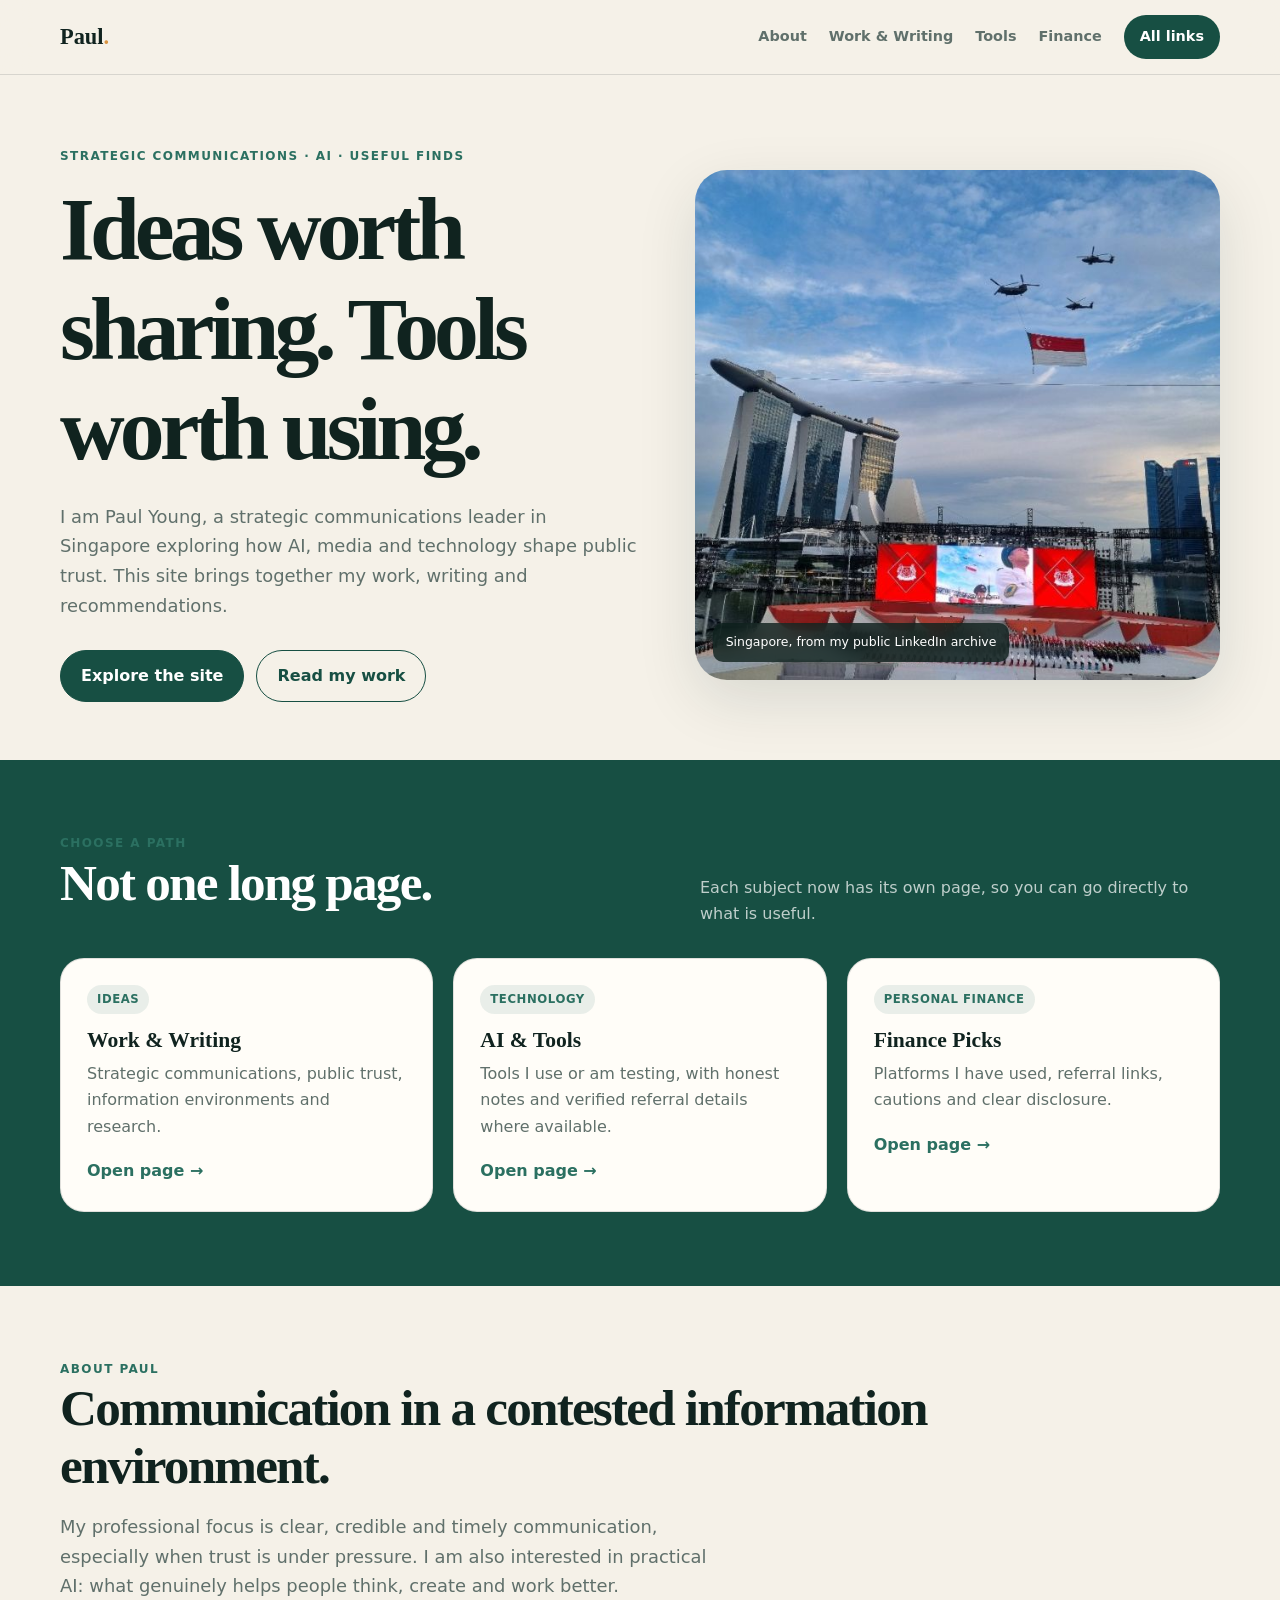
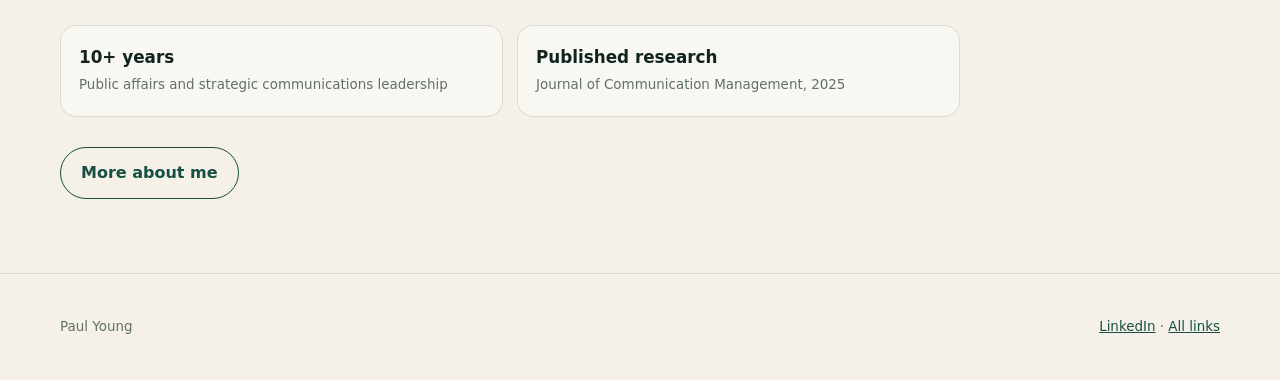
==== commit 6ecae5da: "Remove name, employer and role identifiers for privacy" ====
--- a/index.html
+++ b/index.html
@@ -26,7 +26,7 @@
       <div>
         <div class="eyebrow">Strategic communications · AI · useful finds</div>
         <h1>Ideas worth sharing. Tools worth using.</h1>
-        <p class="lead">I am Paul Young (Yang Si Cheng), a strategic communications leader in Singapore exploring how AI, media and technology shape public trust. This site brings together my work, writing and recommendations.</p>
+        <p class="lead">I am Paul Young, a strategic communications leader in Singapore exploring how AI, media and technology shape public trust. This site brings together my work, writing and recommendations.</p>
         <div class="hero-actions">
           <a class="button" href="links.html">Explore the site</a>
           <a class="button secondary" href="writing.html">Read my work</a>
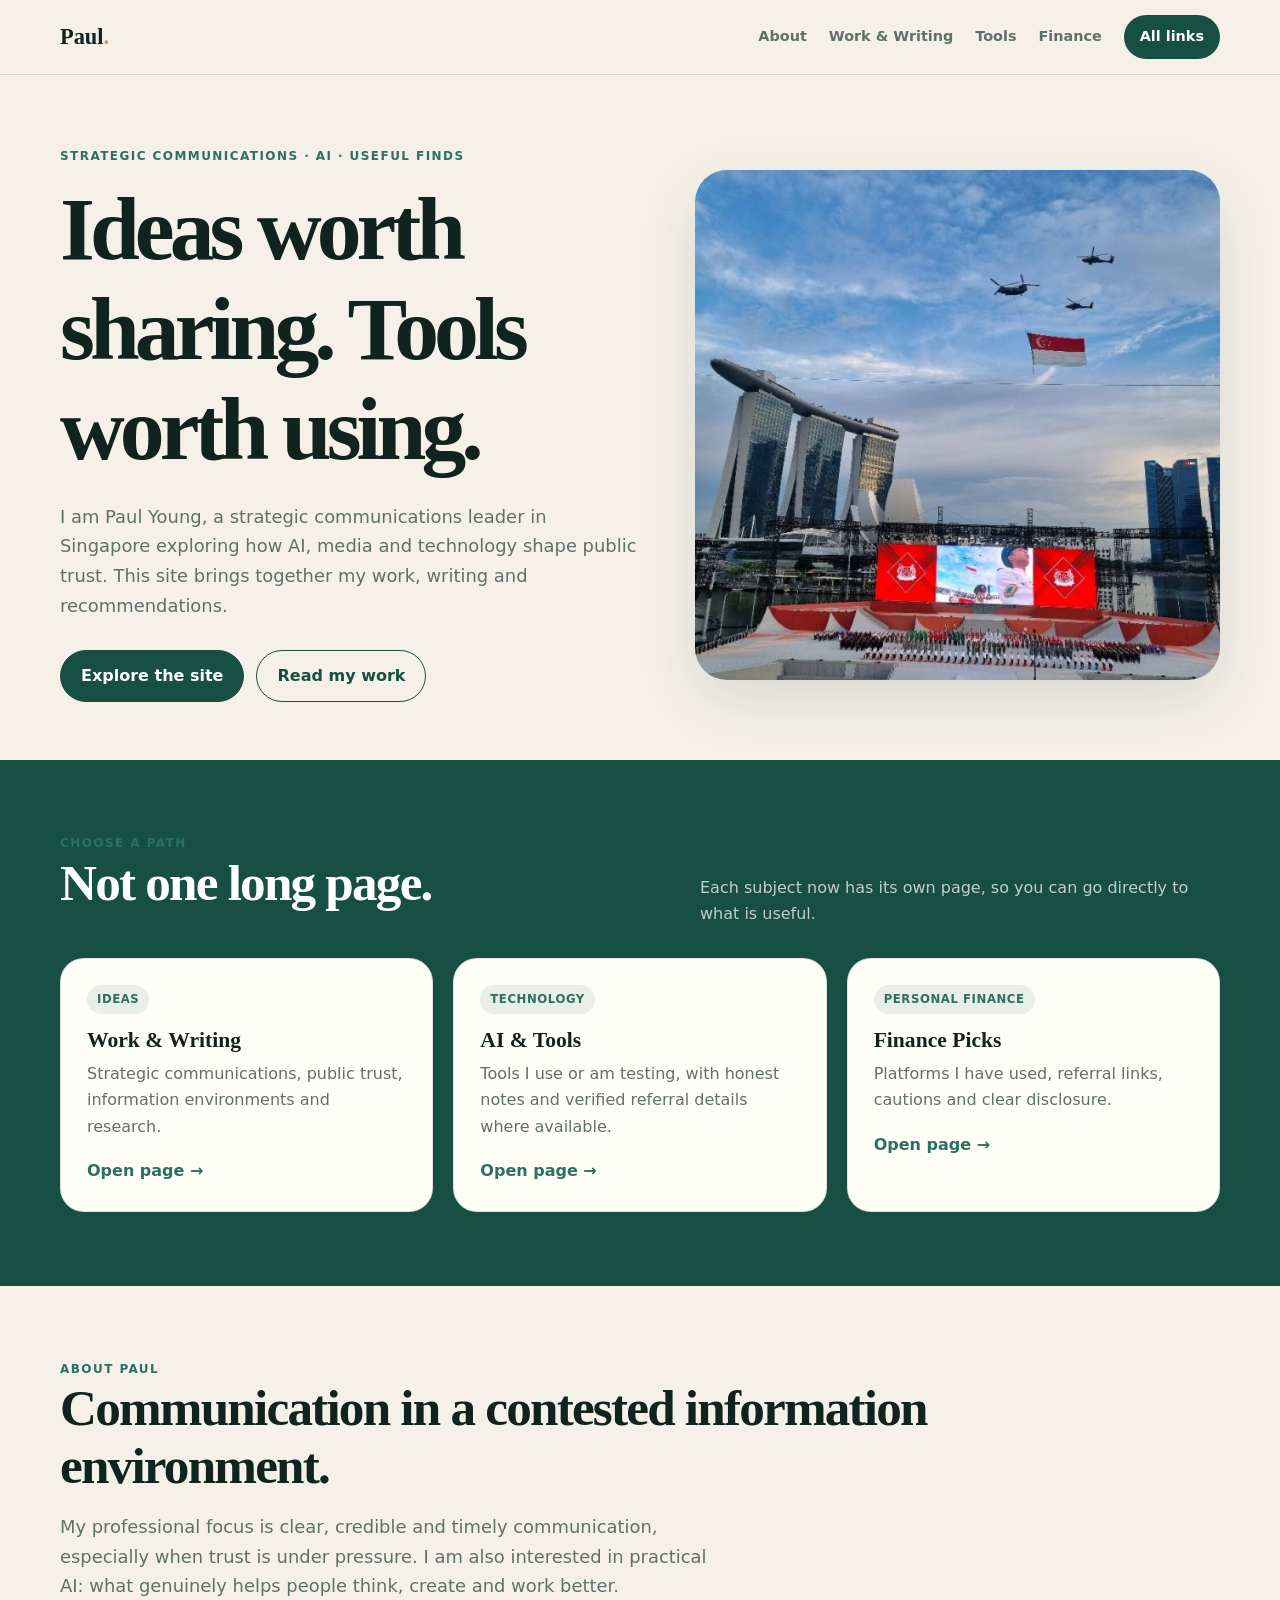
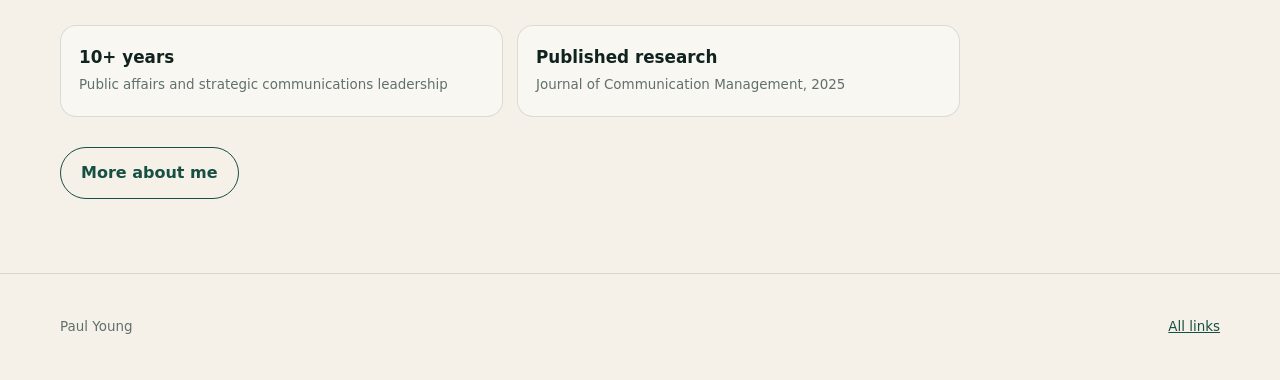
==== commit 4c907004: "Remove all identifying information for privacy - Remove LinkedIn links and references across all pag" ====
--- a/index.html
+++ b/index.html
@@ -34,7 +34,6 @@
       </div>
       <div class="hero-photo">
         <img src="assets/images/linkedin-2.jpg" alt="Singapore National Day event at Marina Bay with helicopters carrying the Singapore flag">
-        <div class="photo-label">Singapore, from my public LinkedIn archive</div>
       </div>
     </section>
 
@@ -72,6 +71,6 @@
 
   </main>
 
-  <footer class="footer"><div class="shell footer-inner"><span>Paul Young</span><span><a href="https://sg.linkedin.com/in/si-cheng-yang-58515720">LinkedIn</a> · <a href="links.html">All links</a></span></div></footer>
+  <footer class="footer"><div class="shell footer-inner"><span>Paul Young</span><span><a href="links.html">All links</a></span></div></footer>
 </body>
 </html>
